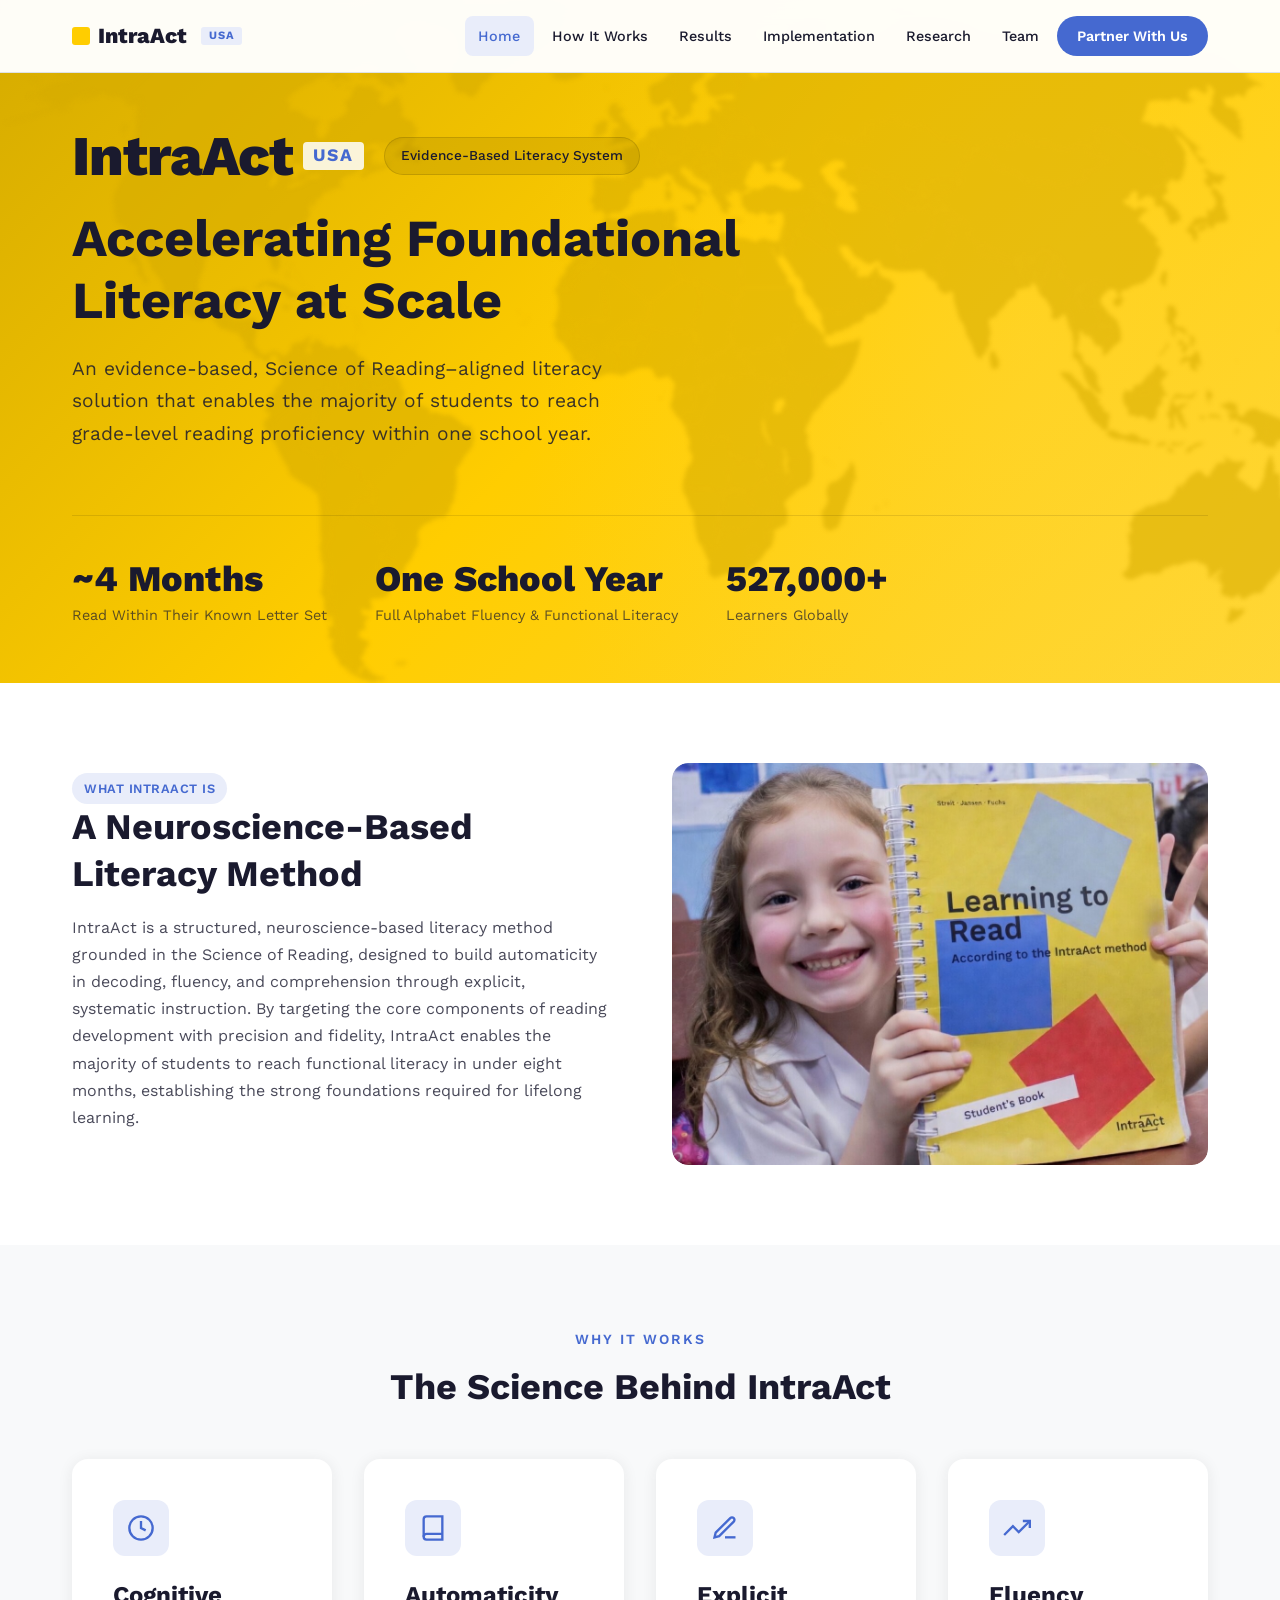
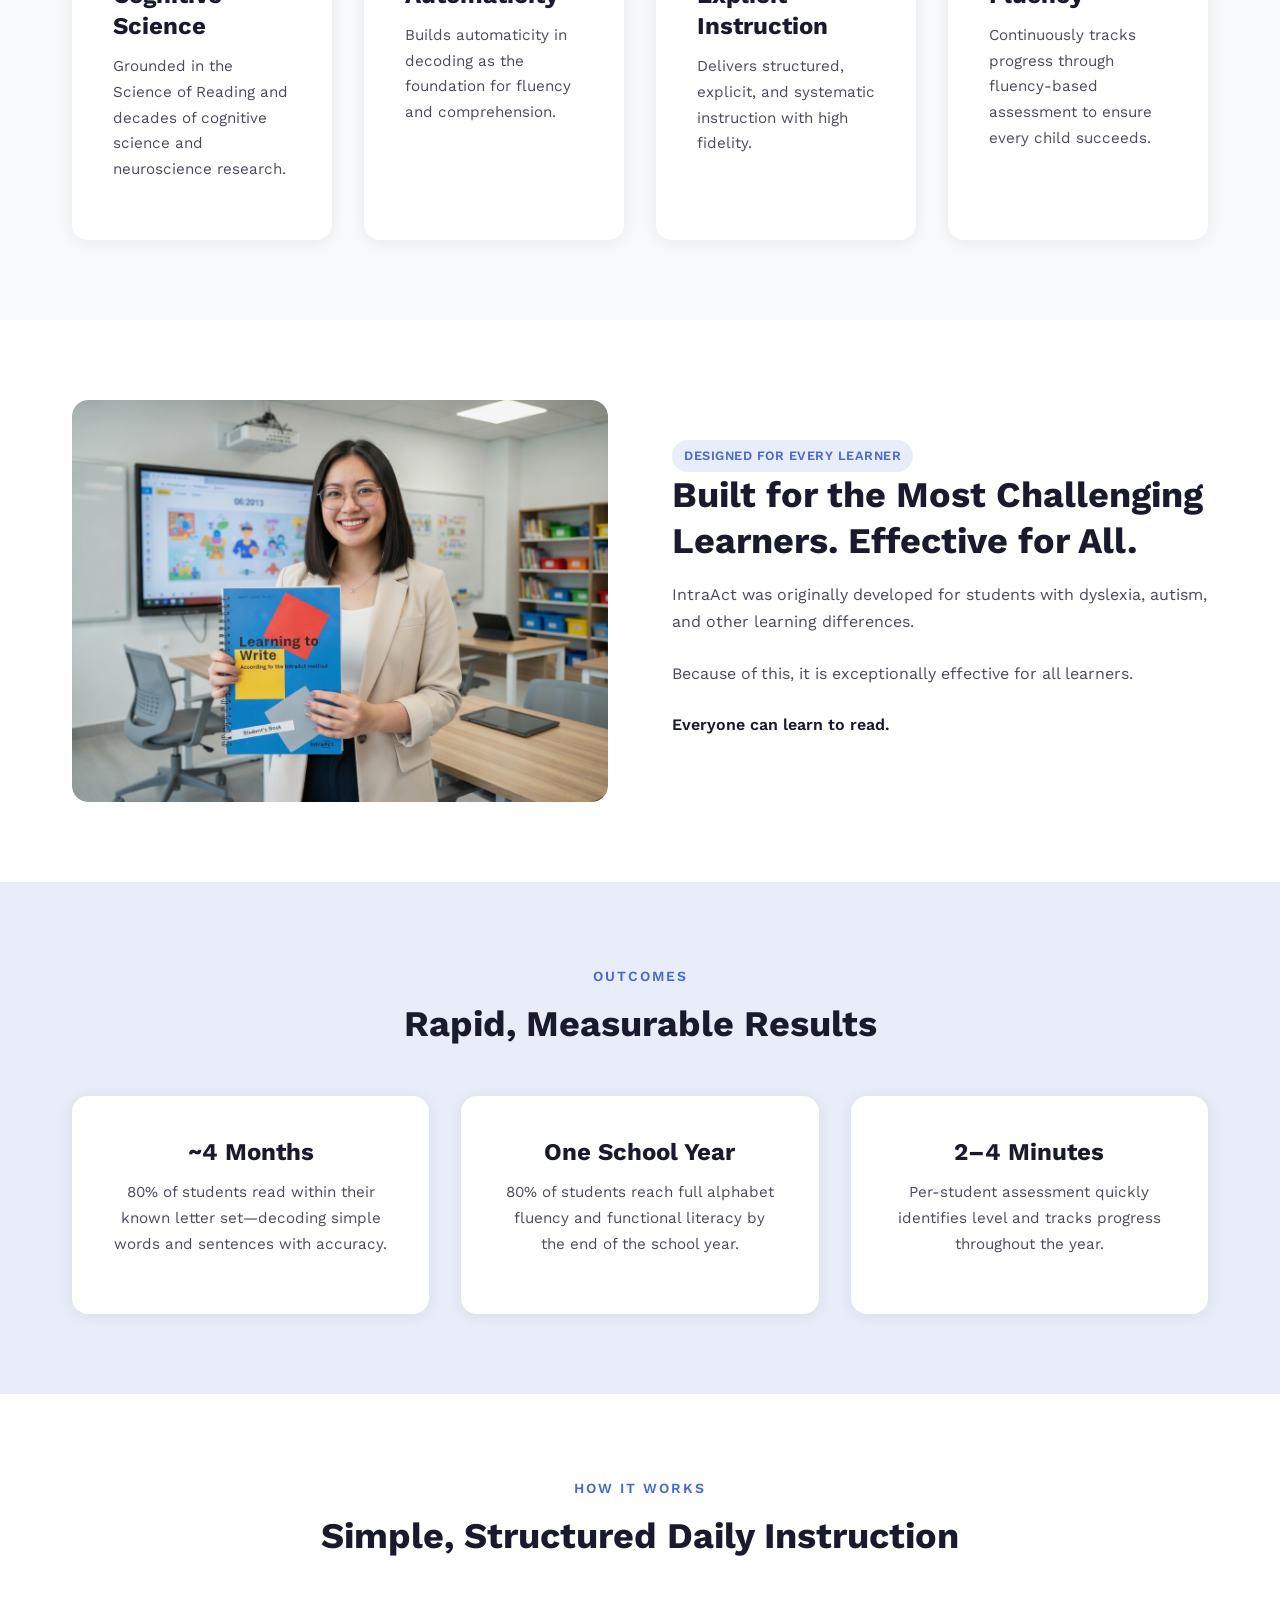
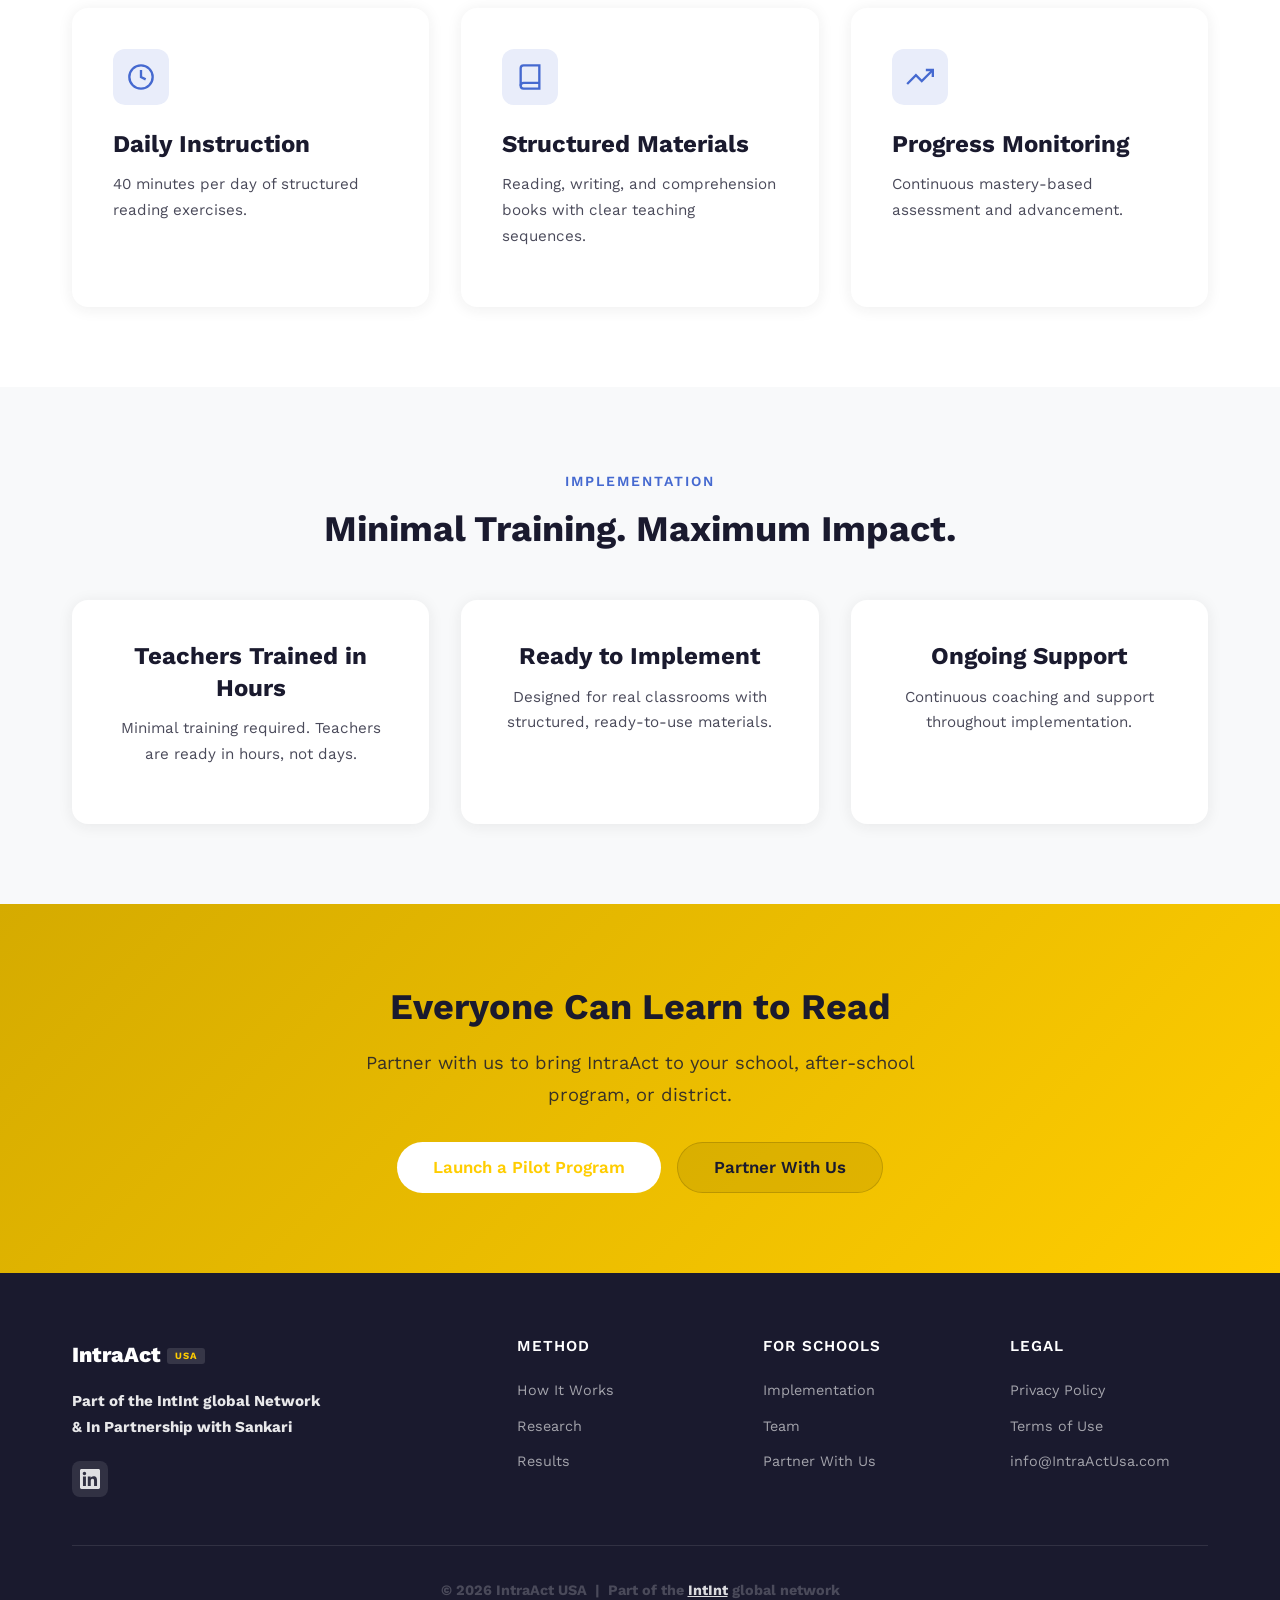
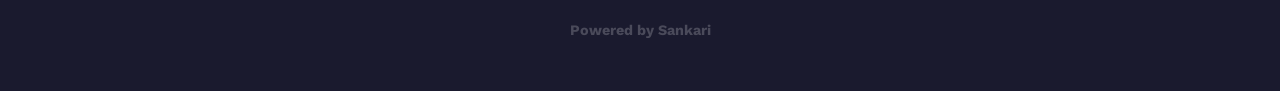
==== index.html @ 5512fb68 "Add LinkedIn footer icon on all pages; refresh favicon to workbook palette Co-Authored-By: Claude Fa" ====
<!DOCTYPE html>
<html lang="en">
<head>
  <meta charset="UTF-8">
  <meta name="viewport" content="width=device-width, initial-scale=1.0">
  <title>IntraAct — Accelerating Foundational Literacy at Scale</title>
  <meta name="description" content="An evidence-based, Science of Reading–aligned literacy solution that enables the majority of students to reach grade-level reading proficiency within one school year.">
  <link rel="icon" type="image/svg+xml" href="favicon.svg">
  <link rel="preconnect" href="https://fonts.googleapis.com">
  <link rel="preconnect" href="https://fonts.gstatic.com" crossorigin>
  <link href="https://fonts.googleapis.com/css2?family=Work+Sans:wght@400;500;600;700;800&display=swap" rel="stylesheet">
  <link rel="stylesheet" href="css/style.css?v=24">
</head>
<body>

  <!-- Navigation -->
  <nav class="nav">
    <div class="nav__inner">
      <a href="index.html" class="nav__logo">IntraAct<span class="nav__logo-usa">USA</span></a>
      <ul class="nav__links" id="navLinks">
        <li><a href="index.html" class="active">Home</a></li>
        <li><a href="method.html">How It Works</a></li>
        <li><a href="results.html">Results</a></li>
        <li><a href="implementation.html">Implementation</a></li>
        <li><a href="research.html">Research</a></li>
        <li><a href="team.html">Team</a></li>
        <li><a href="contact.html" class="nav__cta">Partner With Us</a></li>
      </ul>
      <button class="nav__toggle" id="navToggle" aria-label="Toggle navigation">
        <span></span><span></span><span></span>
      </button>
    </div>
  </nav>

  <!-- Hero -->
  <section class="hero">
    <div class="hero__map" aria-hidden="true">
      <div class="hero__map-track">
        <img src="images/hero-world-map.svg" alt="" class="hero__map-img">
        <img src="images/hero-world-map.svg" alt="" class="hero__map-img">
      </div>
    </div>
    <div class="container">
      <div class="hero__content">
        <div class="hero__top-row">
          <div class="hero__wordmark">IntraAct<span class="hero__wordmark-usa">USA</span></div>
          <div class="hero__label">Evidence-Based Literacy System</div>
        </div>
        <h1>Accelerating Foundational Literacy at&nbsp;Scale</h1>
        <p>An evidence-based, Science of Reading–aligned literacy solution that enables the majority of students to reach grade-level reading proficiency within one school year.</p>
      </div>
      <div class="hero__stats">
        <div class="hero__stat">
          <h3>~4 Months</h3>
          <p>Read Within Their Known Letter Set</p>
        </div>
        <div class="hero__stat">
          <h3>One School Year</h3>
          <p>Full Alphabet Fluency &amp; Functional Literacy</p>
        </div>
        <div class="hero__stat">
          <h3>527,000+</h3>
          <p>Learners Globally</p>
        </div>
      </div>
    </div>
  </section>

  <!-- What IntraAct Is -->
  <section class="section">
    <div class="container">
      <div class="feature animate">
        <div class="feature__content">
          <span class="badge">What IntraAct Is</span>
          <h2>A Neuroscience-Based Literacy Method</h2>
          <p>IntraAct is a structured, neuroscience-based literacy method grounded in the Science of Reading, designed to build automaticity in decoding, fluency, and comprehension through explicit, systematic instruction. By targeting the core components of reading development with precision and fidelity, IntraAct enables the majority of students to reach functional literacy in under eight months, establishing the strong foundations required for lifelong learning.</p>
        </div>
        <div class="feature__image">
          <img src="images/home-top.png" alt="Student holding IntraAct Learning to Read book" style="width:100%;height:100%;object-fit:cover;object-position:center 15%;border-radius:var(--radius-lg);">
        </div>
      </div>
    </div>
  </section>

  <!-- Why It Works -->
  <section class="section section--alt">
    <div class="container">
      <div class="section-header animate">
        <span class="label">Why It Works</span>
        <h2>The Science Behind IntraAct</h2>
      </div>
      <div class="grid grid--4">
        <div class="card animate delay-1">
          <div class="card__icon">
            <svg width="28" height="28" viewBox="0 0 24 24" fill="none" stroke="currentColor" stroke-width="2"><circle cx="12" cy="12" r="10"/><path d="M12 6v6l4 2"/></svg>
          </div>
          <h3>Cognitive Science</h3>
          <p>Grounded in the Science of Reading and decades of cognitive science and neuroscience research.</p>
        </div>
        <div class="card animate delay-2">
          <div class="card__icon">
            <svg width="28" height="28" viewBox="0 0 24 24" fill="none" stroke="currentColor" stroke-width="2"><path d="M4 19.5A2.5 2.5 0 0 1 6.5 17H20"/><path d="M6.5 2H20v20H6.5A2.5 2.5 0 0 1 4 19.5v-15A2.5 2.5 0 0 1 6.5 2z"/></svg>
          </div>
          <h3>Automaticity</h3>
          <p>Builds automaticity in decoding as the foundation for fluency and comprehension.</p>
        </div>
        <div class="card animate delay-3">
          <div class="card__icon">
            <svg width="28" height="28" viewBox="0 0 24 24" fill="none" stroke="currentColor" stroke-width="2"><path d="M12 20h9"/><path d="M16.5 3.5a2.121 2.121 0 0 1 3 3L7 19l-4 1 1-4L16.5 3.5z"/></svg>
          </div>
          <h3>Explicit Instruction</h3>
          <p>Delivers structured, explicit, and systematic instruction with high fidelity.</p>
        </div>
        <div class="card animate delay-4">
          <div class="card__icon">
            <svg width="28" height="28" viewBox="0 0 24 24" fill="none" stroke="currentColor" stroke-width="2"><polyline points="23 6 13.5 15.5 8.5 10.5 1 18"/><polyline points="17 6 23 6 23 12"/></svg>
          </div>
          <h3>Fluency</h3>
          <p>Continuously tracks progress through fluency-based assessment to ensure every child succeeds.</p>
        </div>
      </div>
    </div>
  </section>

  <!-- Designed for Every Learner -->
  <section class="section">
    <div class="container">
      <div class="feature feature--reverse animate">
        <div class="feature__content">
          <span class="badge">Designed for Every Learner</span>
          <h2>Built for the Most Challenging Learners. Effective for All.</h2>
          <p>IntraAct was originally developed for students with dyslexia, autism, and other learning differences.</p>
          <p>Because of this, it is exceptionally effective for all learners.</p>
          <p style="font-weight:600;color:var(--text);">Everyone can learn to read.</p>
        </div>
        <div class="feature__image">
          <img src="images/home-bottom.png" alt="Teacher holding IntraAct Learning to Write book in classroom" style="width:100%;height:100%;object-fit:cover;object-position:center top;border-radius:var(--radius-lg);">
        </div>
      </div>
    </div>
  </section>

  <!-- Outcomes -->
  <section class="section section--blue">
    <div class="container">
      <div class="section-header animate">
        <span class="label">Outcomes</span>
        <h2>Rapid, Measurable Results</h2>
      </div>
      <div class="grid grid--3">
        <div class="card animate delay-1" style="text-align:center;">
          <h3>~4 Months</h3>
          <p>80% of students read within their known letter set—decoding simple words and sentences with accuracy.</p>
        </div>
        <div class="card animate delay-2" style="text-align:center;">
          <h3>One School Year</h3>
          <p>80% of students reach full alphabet fluency and functional literacy by the end of the school year.</p>
        </div>
        <div class="card animate delay-3" style="text-align:center;">
          <h3>2&ndash;4 Minutes</h3>
          <p>Per-student assessment quickly identifies level and tracks progress throughout the year.</p>
        </div>
      </div>
    </div>
  </section>

  <!-- How It Works Preview -->
  <section class="section">
    <div class="container">
      <div class="section-header animate">
        <span class="label">How It Works</span>
        <h2>Simple, Structured Daily Instruction</h2>
      </div>
      <div class="grid grid--3">
        <div class="card animate delay-1">
          <div class="card__icon">
            <svg width="28" height="28" viewBox="0 0 24 24" fill="none" stroke="currentColor" stroke-width="2"><circle cx="12" cy="12" r="10"/><path d="M12 6v6l4 2"/></svg>
          </div>
          <h3>Daily Instruction</h3>
          <p>40 minutes per day of structured reading exercises.</p>
        </div>
        <div class="card animate delay-2">
          <div class="card__icon">
            <svg width="28" height="28" viewBox="0 0 24 24" fill="none" stroke="currentColor" stroke-width="2"><path d="M4 19.5A2.5 2.5 0 0 1 6.5 17H20"/><path d="M6.5 2H20v20H6.5A2.5 2.5 0 0 1 4 19.5v-15A2.5 2.5 0 0 1 6.5 2z"/></svg>
          </div>
          <h3>Structured Materials</h3>
          <p>Reading, writing, and comprehension books with clear teaching sequences.</p>
        </div>
        <div class="card animate delay-3">
          <div class="card__icon">
            <svg width="28" height="28" viewBox="0 0 24 24" fill="none" stroke="currentColor" stroke-width="2"><polyline points="23 6 13.5 15.5 8.5 10.5 1 18"/><polyline points="17 6 23 6 23 12"/></svg>
          </div>
          <h3>Progress Monitoring</h3>
          <p>Continuous mastery-based assessment and advancement.</p>
        </div>
      </div>
    </div>
  </section>

  <!-- Implementation Preview -->
  <section class="section section--alt">
    <div class="container">
      <div class="section-header animate">
        <span class="label">Implementation</span>
        <h2>Minimal Training. Maximum Impact.</h2>
      </div>
      <div class="grid grid--3">
        <div class="card animate delay-1" style="text-align:center;">
          <h3>Teachers Trained in Hours</h3>
          <p>Minimal training required. Teachers are ready in hours, not days.</p>
        </div>
        <div class="card animate delay-2" style="text-align:center;">
          <h3>Ready to Implement</h3>
          <p>Designed for real classrooms with structured, ready-to-use materials.</p>
        </div>
        <div class="card animate delay-3" style="text-align:center;">
          <h3>Ongoing Support</h3>
          <p>Continuous coaching and support throughout implementation.</p>
        </div>
      </div>
    </div>
  </section>

  <!-- CTA -->
  <section class="cta">
    <div class="container">
      <h2>Everyone Can Learn to Read</h2>
      <p>Partner with us to bring IntraAct to your school, after-school program, or district.</p>
      <div class="cta__actions">
        <a href="contact.html" class="btn btn--white btn--lg">Launch a Pilot Program</a>
        <a href="contact.html" class="btn btn--secondary btn--lg">Partner With Us</a>
      </div>
    </div>
  </section>

  <!-- Footer -->
  <footer class="footer">
    <div class="container">
      <div class="footer__grid">
        <div>
          <div class="footer__brand">IntraAct<span class="nav__logo-usa" style="font-size:0.6rem;">USA</span></div>
          <p class="footer__desc"><span>Part of the IntInt global Network</span><span>&amp; In Partnership with Sankari</span></p>
          <div class="footer__social">
            <a href="https://www.linkedin.com/company/intraactusa/" target="_blank" rel="noopener" aria-label="IntraAct USA on LinkedIn"><svg viewBox="0 0 24 24" width="20" height="20" fill="currentColor" aria-hidden="true"><path d="M20.447 20.452h-3.554v-5.569c0-1.328-.027-3.037-1.852-3.037-1.853 0-2.136 1.445-2.136 2.939v5.667H9.351V9h3.414v1.561h.046c.477-.9 1.637-1.85 3.37-1.85 3.601 0 4.267 2.37 4.267 5.455v6.286zM5.337 7.433c-1.144 0-2.063-.926-2.063-2.065 0-1.138.92-2.063 2.063-2.063 1.14 0 2.064.925 2.064 2.063 0 1.139-.925 2.065-2.064 2.065zm1.782 13.019H3.555V9h3.564v11.452zM22.225 0H1.771C.792 0 0 .774 0 1.729v20.542C0 23.227.792 24 1.771 24h20.451C23.2 24 24 23.227 24 22.271V1.729C24 .774 23.2 0 22.225 0z"/></svg></a>
          </div>
        </div>
        <div>
          <h4>Method</h4>
          <ul>
            <li><a href="method.html">How It Works</a></li>
            <li><a href="research.html">Research</a></li>
            <li><a href="results.html">Results</a></li>
          </ul>
        </div>
        <div>
          <h4>For Schools</h4>
          <ul>
            <li><a href="implementation.html">Implementation</a></li>
            <li><a href="team.html">Team</a></li>
            <li><a href="contact.html">Partner With Us</a></li>
          </ul>
        </div>
        <div>
          <h4>Legal</h4>
          <ul>
            <li><a href="privacy.html">Privacy Policy</a></li>
            <li><a href="terms.html">Terms of Use</a></li>
            <li><a href="mailto:info@IntraActUsa.com">info@IntraActUsa.com</a></li>
          </ul>
        </div>
      </div>
      <div class="footer__bottom">
        <p>&copy; 2026 IntraAct USA &nbsp;|&nbsp; Part of the <a href="https://www.intint.org">IntInt</a> global network</p>
        <p style="margin-top:0.5rem;">Powered by Sankari</p>
      </div>
    </div>
  </footer>

  <script>
    document.getElementById('navToggle').addEventListener('click', function() {
      document.getElementById('navLinks').classList.toggle('active');
    });
    const observer = new IntersectionObserver((entries) => {
      entries.forEach(entry => {
        if (entry.isIntersecting) entry.target.classList.add('visible');
      });
    }, { threshold: 0.1, rootMargin: '0px 0px -50px 0px' });
    document.querySelectorAll('.animate').forEach(el => observer.observe(el));
  </script>
</body>
</html>
---- css/style.css ----
/* === RESET & BASE === */
*, *::before, *::after {
  margin: 0;
  padding: 0;
  box-sizing: border-box;
}

:root {
  --primary: #FFCD00;
  --primary-light: #FFD633;
  --primary-dark: #1A1A2E;
  --accent: #4569D0;
  --accent-light: #E9EDFA;
  --accent-warm: #E2261C;
  --text: #1A1A2E;
  --text-light: #4A4A5A;
  --bg: #FFFFFF;
  --bg-light: #F8F9FA;
  --bg-blue: #E9EDFA;
  --border: #DEE2E6;
  --success: #27AE60;
  --white: #FFFFFF;
  --shadow: 0 2px 15px rgba(43,41,38,0.08);
  --shadow-lg: 0 10px 40px rgba(43,41,38,0.12);
  --radius: 8px;
  --radius-lg: 16px;
  --transition: all 0.3s ease;
  --max-width: 1200px;
}

html {
  scroll-behavior: smooth;
  font-size: 16px;
}

body {
  font-family: 'Work Sans', -apple-system, BlinkMacSystemFont, 'Segoe UI', Roboto, sans-serif;
  color: var(--text);
  background: var(--bg);
  line-height: 1.7;
  -webkit-font-smoothing: antialiased;
}

a {
  color: var(--accent);
  text-decoration: none;
  transition: var(--transition);
}

a:hover {
  color: #324B96;
}

img {
  max-width: 100%;
  height: auto;
  display: block;
}

h1, h2, h3, h4, h5 {
  color: var(--primary-dark);
  line-height: 1.3;
  font-weight: 700;
}

h1 { font-size: 3rem; }
h2 { font-size: 2.25rem; }
h3 { font-size: 1.5rem; }
h4 { font-size: 1.25rem; }

p {
  margin-bottom: 1rem;
  color: var(--text-light);
}

/* === LAYOUT === */
.container {
  max-width: var(--max-width);
  margin: 0 auto;
  padding: 0 2rem;
}

.section {
  padding: 5rem 0;
}

.section--alt {
  background: var(--bg-light);
}

.section--blue {
  background: var(--bg-blue);
}

.section--dark {
  background: var(--primary-dark);
  color: var(--white);
}

.section--dark h2,
.section--dark h3,
.section--dark h4 {
  color: var(--white);
}

.section--dark p {
  color: rgba(255,255,255,0.85);
}

.section-header {
  text-align: center;
  max-width: 700px;
  margin: 0 auto 3rem;
}

.section-header .label {
  display: inline-block;
  color: var(--accent);
  font-weight: 600;
  font-size: 0.875rem;
  text-transform: uppercase;
  letter-spacing: 2px;
  margin-bottom: 0.75rem;
}

.section-header h2 {
  margin-bottom: 1rem;
}

.section-header p {
  font-size: 1.125rem;
}

/* === NAVIGATION === */
.nav {
  position: fixed;
  top: 0;
  left: 0;
  right: 0;
  z-index: 1000;
  background: rgba(255,255,255,0.97);
  backdrop-filter: blur(10px);
  border-bottom: 1px solid var(--border);
  transition: var(--transition);
}

.nav__inner {
  display: flex;
  align-items: center;
  justify-content: space-between;
  max-width: var(--max-width);
  margin: 0 auto;
  padding: 0 2rem;
  height: 72px;
}

.nav__logo {
  display: flex;
  align-items: center;
  gap: 0.5rem;
  font-size: 1.35rem;
  font-weight: 800;
  color: var(--primary-dark);
  text-decoration: none;
}

.nav__logo::before {
  content: '';
  display: inline-block;
  width: 18px;
  height: 18px;
  background: var(--primary);
  border-radius: 3px;
  flex-shrink: 0;
}

.nav__logo-usa {
  display: inline-flex;
  align-items: center;
  font-size: 0.7rem;
  font-weight: 700;
  color: var(--accent);
  letter-spacing: 1px;
  margin-left: 0.4rem;
  padding: 0.2rem 0.45rem;
  background: var(--accent-light);
  border-radius: 3px;
  line-height: 1;
  vertical-align: middle;
}

.footer__brand .nav__logo-usa {
  color: var(--primary);
  background: rgba(255,255,255,0.12);
}

.nav__links {
  display: flex;
  align-items: center;
  gap: 0.25rem;
  list-style: none;
}

.nav__links a {
  display: block;
  padding: 0.5rem 0.85rem;
  color: var(--text);
  font-size: 0.9rem;
  font-weight: 500;
  border-radius: var(--radius);
  transition: var(--transition);
}

.nav__links a:hover,
.nav__links a.active {
  color: var(--accent);
  background: var(--accent-light);
}

.nav__cta {
  background: var(--accent) !important;
  color: var(--white) !important;
  padding: 0.5rem 1.25rem !important;
  border-radius: 50px !important;
  font-weight: 600 !important;
}

.nav__cta:hover {
  background: var(--primary-light) !important;
}

.nav__toggle {
  display: none;
  background: none;
  border: none;
  cursor: pointer;
  padding: 0.5rem;
}

.nav__toggle span {
  display: block;
  width: 24px;
  height: 2px;
  background: var(--text);
  margin: 6px 0;
  transition: var(--transition);
}

/* === HERO === */
.hero {
  padding: 8rem 0 3.5rem;
  background: linear-gradient(135deg, #D5AB00 0%, var(--primary) 50%, var(--primary-light) 100%);
  color: var(--white);
  position: relative;
  overflow: hidden;
}

.hero::before {
  content: '';
  position: absolute;
  top: -50%;
  right: -20%;
  width: 80%;
  height: 200%;
  background: radial-gradient(ellipse, rgba(255,220,100,0.2) 0%, transparent 70%);
  pointer-events: none;
}

.hero::after {
  display: none;
}

.hero .container {
  position: relative;
  z-index: 1;
}

.hero__content {
  max-width: 680px;
}

.hero__wordmark {
  font-size: 3.5rem;
  font-weight: 800;
  letter-spacing: -1px;
  color: var(--primary-dark);
  line-height: 1;
  margin-bottom: 1.25rem;
  display: inline-flex;
  align-items: center;
  gap: 0.6rem;
}

.hero__wordmark-usa {
  font-size: 1.1rem;
  font-weight: 700;
  letter-spacing: 2px;
  color: var(--accent);
  background: rgba(255,255,255,0.85);
  padding: 0.35rem 0.65rem;
  border-radius: 4px;
  line-height: 1;
  align-self: center;
}

.hero__label {
  display: inline-flex;
  align-items: center;
  gap: 0.5rem;
  background: rgba(0,0,0,0.08);
  border: 1px solid rgba(0,0,0,0.12);
  padding: 0.4rem 1rem;
  border-radius: 50px;
  font-size: 0.85rem;
  font-weight: 500;
  margin-bottom: 1.5rem;
  color: var(--primary-dark);
}

.hero h1 {
  color: var(--primary-dark);
  font-size: 3.25rem;
  line-height: 1.2;
  margin-bottom: 1.25rem;
}

.hero p {
  color: var(--primary-dark);
  font-size: 1.2rem;
  line-height: 1.7;
  margin-bottom: 2rem;
  max-width: 560px;
  opacity: 0.85;
}

.hero__actions {
  display: flex;
  gap: 1rem;
  flex-wrap: wrap;
}

.hero__stats {
  display: flex;
  gap: 3rem;
  margin-top: 4rem;
  padding-top: 2.5rem;
  border-top: 1px solid rgba(0,0,0,0.1);
}

.hero__stat h3 {
  color: var(--primary-dark);
  font-size: 2.25rem;
  font-weight: 800;
}

.hero__stat p {
  font-size: 0.9rem;
  color: var(--primary-dark);
  opacity: 0.7;
  margin: 0;
}

/* === PAGE HERO (for inner pages) === */
.page-hero {
  padding: 7rem 0 2.5rem;
  background: linear-gradient(135deg, #D5AB00 0%, var(--primary) 100%);
  color: var(--white);
  text-align: center;
}

.page-hero h1 {
  color: var(--primary-dark);
  font-size: 2.75rem;
  margin-bottom: 1rem;
}

.page-hero p {
  color: var(--primary-dark);
  opacity: 0.85;
  font-size: 1.15rem;
  max-width: 600px;
  margin: 0 auto;
}

/* === BUTTONS === */
.btn {
  display: inline-flex;
  align-items: center;
  gap: 0.5rem;
  padding: 0.85rem 1.75rem;
  font-size: 0.95rem;
  font-weight: 600;
  border-radius: 50px;
  border: none;
  cursor: pointer;
  transition: var(--transition);
  text-decoration: none;
  line-height: 1;
}

.btn--primary {
  background: var(--accent);
  color: var(--white);
}

.btn--primary:hover {
  background: #324B96;
  color: var(--white);
  transform: translateY(-2px);
  box-shadow: 0 4px 20px rgba(69,105,208,0.4);
}

.btn--secondary {
  background: rgba(0,0,0,0.08);
  color: var(--primary-dark);
  border: 1px solid rgba(0,0,0,0.15);
}

.btn--secondary:hover {
  background: rgba(0,0,0,0.15);
  color: var(--primary-dark);
}

.btn--outline {
  background: transparent;
  color: var(--accent);
  border: 2px solid var(--accent);
}

.btn--outline:hover {
  background: var(--accent);
  color: var(--white);
  transform: translateY(-2px);
}

.btn--white {
  background: var(--white);
  color: var(--primary);
}

.btn--white:hover {
  background: var(--accent-light);
  transform: translateY(-2px);
}

.btn--lg {
  padding: 1rem 2.25rem;
  font-size: 1.05rem;
}

/* === CARDS === */
.grid {
  display: grid;
  gap: 2rem;
}

.grid--2 { grid-template-columns: repeat(2, 1fr); }
.grid--3 { grid-template-columns: repeat(3, 1fr); }
.grid--4 { grid-template-columns: repeat(4, 1fr); }

.card {
  background: var(--white);
  border-radius: var(--radius-lg);
  padding: 2.5rem;
  box-shadow: var(--shadow);
  transition: var(--transition);
  border: 1px solid transparent;
}

.card:hover {
  transform: translateY(-4px);
  box-shadow: var(--shadow-lg);
  border-color: var(--accent-light);
}

.card__icon {
  width: 56px;
  height: 56px;
  background: var(--accent-light);
  border-radius: 12px;
  display: flex;
  align-items: center;
  justify-content: center;
  margin-bottom: 1.5rem;
  font-size: 1.5rem;
  color: var(--accent);
}

.card__number {
  width: 48px;
  height: 48px;
  background: var(--accent);
  color: var(--white);
  border-radius: 50%;
  display: flex;
  align-items: center;
  justify-content: center;
  font-weight: 800;
  font-size: 1.25rem;
  margin-bottom: 1.25rem;
}

.card h3 {
  margin-bottom: 0.75rem;
}

.card p {
  font-size: 0.95rem;
}

/* === FEATURE SECTIONS === */
.feature {
  display: grid;
  grid-template-columns: 1fr 1fr;
  gap: 4rem;
  align-items: center;
}

.feature--reverse {
  direction: rtl;
}

.feature--reverse > * {
  direction: ltr;
}

.feature__content h2 {
  margin-bottom: 1rem;
}

.feature__content p {
  margin-bottom: 1.5rem;
}

.feature__image {
  border-radius: var(--radius-lg);
  overflow: hidden;
  background: var(--bg-light);
  aspect-ratio: 4/3;
  display: flex;
  align-items: center;
  justify-content: center;
}

.feature__image-placeholder {
  width: 100%;
  height: 100%;
  background: linear-gradient(135deg, var(--accent-light) 0%, var(--bg-light) 100%);
  display: flex;
  align-items: center;
  justify-content: center;
  font-size: 3rem;
  color: var(--accent);
  border-radius: var(--radius-lg);
}

/* === STATS BAR === */
.stats-bar {
  display: grid;
  grid-template-columns: repeat(auto-fit, minmax(200px, 1fr));
  gap: 2rem;
  text-align: center;
}

.stats-bar__item h3 {
  font-size: 2.5rem;
  color: var(--accent);
  margin-bottom: 0.5rem;
  white-space: nowrap;
}

.stats-bar__item p {
  font-size: 0.9rem;
  font-weight: 500;
}

/* === TESTIMONIAL === */
.testimonial {
  background: var(--white);
  border-radius: var(--radius-lg);
  padding: 3rem;
  box-shadow: var(--shadow);
  position: relative;
}

.testimonial::before {
  content: '\201C';
  font-size: 5rem;
  color: var(--accent-light);
  position: absolute;
  top: 1rem;
  left: 2rem;
  line-height: 1;
  font-family: Georgia, serif;
}

.testimonial__text {
  font-size: 1.15rem;
  font-style: italic;
  color: var(--text);
  margin-bottom: 1.5rem;
  position: relative;
  z-index: 1;
}

.testimonial__author {
  font-weight: 600;
  color: var(--primary-dark);
}

.testimonial__role {
  font-size: 0.875rem;
  color: var(--text-light);
}

/* === STEPS / TIMELINE === */
.steps {
  display: grid;
  grid-template-columns: repeat(4, 1fr);
  gap: 2rem;
  position: relative;
}

.steps::before {
  content: '';
  position: absolute;
  top: 24px;
  left: 10%;
  right: 10%;
  height: 2px;
  background: var(--accent-light);
  z-index: 0;
}

.step {
  text-align: center;
  position: relative;
  z-index: 1;
}

.step__number {
  width: 48px;
  height: 48px;
  background: var(--accent);
  color: var(--white);
  border-radius: 50%;
  display: flex;
  align-items: center;
  justify-content: center;
  font-weight: 800;
  font-size: 1.25rem;
  margin: 0 auto 1.25rem;
  box-shadow: 0 0 0 6px var(--white), 0 0 0 8px var(--accent-light);
}

.step h4 {
  margin-bottom: 0.5rem;
}

.step p {
  font-size: 0.9rem;
}

/* === LIST ITEMS === */
.check-list {
  list-style: none;
  padding: 0;
}

.check-list li {
  padding: 0.5rem 0 0.5rem 2rem;
  position: relative;
  color: var(--text-light);
}

.check-list li::before {
  content: '';
  position: absolute;
  left: 0;
  top: 50%;
  transform: translateY(-50%);
  width: 20px;
  height: 20px;
  background: var(--accent-light);
  border-radius: 50%;
  border: 2px solid var(--accent);
  box-sizing: border-box;
}

.check-list li::after {
  content: '';
  position: absolute;
  left: 5px;
  top: 50%;
  width: 10px;
  height: 5px;
  border-left: 2px solid var(--accent);
  border-bottom: 2px solid var(--accent);
  transform: translateY(-80%) rotate(-45deg);
}

/* === TEAM === */
.team-card {
  text-align: center;
  background: var(--white);
  border-radius: var(--radius-lg);
  padding: 2.5rem 2rem;
  box-shadow: var(--shadow);
  transition: var(--transition);
}

.team-card:hover {
  transform: translateY(-4px);
  box-shadow: var(--shadow-lg);
}

.team-card__avatar {
  width: 100px;
  height: 100px;
  border-radius: 50%;
  background: linear-gradient(135deg, var(--accent-light), var(--bg-light));
  margin: 0 auto 1.25rem;
  display: flex;
  align-items: center;
  justify-content: center;
  font-size: 2.5rem;
  color: var(--accent);
  font-weight: 700;
  border: 3px solid var(--accent-light);
}

.team-card__photo {
  width: 140px;
  height: 140px;
  min-width: 140px;
  min-height: 140px;
  border-radius: 50%;
  object-fit: cover;
  object-position: center top;
  margin: 0 auto 1.25rem;
  border: 3px solid var(--accent-light);
  display: block;
}

.team-card h3 {
  margin-bottom: 0.25rem;
  font-size: 1.2rem;
}

.team-card .role {
  color: var(--accent);
  font-weight: 500;
  font-size: 0.9rem;
  margin-bottom: 0.75rem;
}

.team-card p {
  font-size: 0.9rem;
}

/* === CTA SECTION === */
.cta {
  text-align: center;
  padding: 5rem 0;
  background: linear-gradient(135deg, #D5AB00, var(--primary));
  color: var(--white);
}

.cta h2 {
  color: var(--primary-dark);
  margin-bottom: 1rem;
}

.cta p {
  color: var(--primary-dark);
  opacity: 0.85;
  font-size: 1.15rem;
  max-width: 560px;
  margin: 0 auto 2rem;
}

.cta__actions {
  display: flex;
  gap: 1rem;
  justify-content: center;
  flex-wrap: wrap;
}

/* === FOOTER === */
.footer {
  background: var(--primary-dark);
  color: rgba(255,255,255,0.7);
  padding: 4rem 0 2rem;
}

.footer__grid {
  display: grid;
  grid-template-columns: 2fr 1fr 1fr 1fr;
  gap: 3rem;
  margin-bottom: 3rem;
}

.footer__brand {
  font-size: 1.35rem;
  font-weight: 800;
  color: var(--white);
  margin-bottom: 1rem;
}

.footer__brand span {
  color: var(--primary-light);
}

.footer__desc {
  font-size: 0.95rem;
  line-height: 1.7;
  color: rgba(255,255,255,0.9);
  font-weight: 700;
  margin: 0;
}

.footer__desc span {
  display: block;
}

.footer__social {
  margin-top: 1.25rem;
  display: flex;
  gap: 0.75rem;
}

.footer__social a {
  display: inline-flex;
  align-items: center;
  justify-content: center;
  width: 36px;
  height: 36px;
  border-radius: var(--radius);
  background: rgba(255,255,255,0.1);
  color: rgba(255,255,255,0.85);
  transition: var(--transition);
}

.footer__social a:hover {
  background: var(--primary);
  color: var(--primary-dark);
}

.footer h4 {
  color: var(--white);
  font-size: 0.95rem;
  font-weight: 600;
  margin-bottom: 1.25rem;
  text-transform: uppercase;
  letter-spacing: 1px;
}

.footer ul {
  list-style: none;
  padding: 0;
}

.footer ul li {
  margin-bottom: 0.5rem;
}

.footer ul a {
  color: rgba(255,255,255,0.6);
  font-size: 0.9rem;
  transition: var(--transition);
}

.footer ul a:hover {
  color: var(--white);
}

.footer__bottom {
  border-top: 1px solid rgba(255,255,255,0.1);
  padding-top: 2rem;
  text-align: center;
  font-size: 0.9rem;
  font-weight: 700;
  color: rgba(255,255,255,0.85);
}

.footer__bottom a {
  color: rgba(255,255,255,0.85);
  text-decoration: underline;
}

/* === HERO BACKGROUND WORLD MAP (seamless scroll, like intint.org) === */
.hero__map {
  position: absolute;
  inset: 0;
  overflow: hidden;
  z-index: 0;
  pointer-events: none;
}

.hero__map-track {
  position: absolute;
  top: 0;
  left: 0;
  height: 100%;
  display: flex;
  animation: heroMapScroll 90s linear infinite;
  will-change: transform;
}

.hero__map-img {
  height: 100%;
  width: auto;
  max-width: none;
  flex-shrink: 0;
  opacity: 0.55;
  filter: blur(2px);
  display: block;
}

/* Translate by exactly one image width so the second copy lines up seamlessly with the first, then loop */
@keyframes heroMapScroll {
  from { transform: translate3d(0, 0, 0); }
  to   { transform: translate3d(-50%, 0, 0); }
}

/* Keep hero content above the map */
.hero .container { position: relative; z-index: 1; }

/* Keep IntraAct USA + Evidence-Based Literacy System pill vertically aligned on one line */
.hero__top-row {
  display: flex;
  align-items: center;
  gap: 1.25rem;
  flex-wrap: wrap;
  margin-bottom: 1.5rem;
}

.hero__top-row .hero__wordmark,
.hero__top-row .hero__label {
  margin-bottom: 0;
}

/* === FORM === */
.form {
  display: grid;
  gap: 1.25rem;
}

.form__group {
  display: flex;
  flex-direction: column;
  gap: 0.4rem;
}

.form__row {
  display: grid;
  grid-template-columns: 1fr 1fr;
  gap: 1.25rem;
}

.form label {
  font-weight: 500;
  font-size: 0.9rem;
  color: var(--text);
}

.form input,
.form select,
.form textarea {
  padding: 0.75rem 1rem;
  border: 1px solid var(--border);
  border-radius: var(--radius);
  font-size: 0.95rem;
  font-family: inherit;
  transition: var(--transition);
  background: var(--white);
}

.form input:focus,
.form select:focus,
.form textarea:focus {
  outline: none;
  border-color: var(--accent);
  box-shadow: 0 0 0 3px rgba(46,134,193,0.15);
}

.form textarea {
  resize: vertical;
  min-height: 120px;
}

/* === CONTACT CARDS === */
.contact-card {
  background: var(--white);
  border-radius: var(--radius-lg);
  padding: 2rem;
  text-align: center;
  box-shadow: var(--shadow);
  transition: var(--transition);
}

.contact-card:hover {
  transform: translateY(-2px);
  box-shadow: var(--shadow-lg);
}

.contact-card__icon {
  width: 60px;
  height: 60px;
  background: var(--accent-light);
  border-radius: 50%;
  display: flex;
  align-items: center;
  justify-content: center;
  margin: 0 auto 1rem;
  font-size: 1.5rem;
  color: var(--accent);
}

.contact-card h4 {
  margin-bottom: 0.5rem;
}

/* === BADGE === */
.badge {
  display: inline-flex;
  align-items: center;
  gap: 0.35rem;
  padding: 0.3rem 0.75rem;
  background: var(--accent-light);
  color: var(--accent);
  font-size: 0.8rem;
  font-weight: 600;
  border-radius: 50px;
  text-transform: uppercase;
  letter-spacing: 0.5px;
}

/* === RESPONSIVE === */
@media (max-width: 1024px) {
  .grid--3 { grid-template-columns: repeat(2, 1fr); }
  .grid--4 { grid-template-columns: repeat(2, 1fr); }
  .stats-bar { grid-template-columns: repeat(2, 1fr); }
  .steps { grid-template-columns: repeat(2, 1fr); }
  .steps::before { display: none; }
  .footer__grid { grid-template-columns: 1fr 1fr; }
  .feature { gap: 2.5rem; }
}

@media (max-width: 768px) {
  html { font-size: 15px; }

  .nav__links {
    display: none;
    position: absolute;
    top: 72px;
    left: 0;
    right: 0;
    background: var(--white);
    flex-direction: column;
    padding: 1rem 2rem 2rem;
    border-bottom: 1px solid var(--border);
    box-shadow: var(--shadow);
  }

  .nav__links.active {
    display: flex;
  }

  .nav__toggle {
    display: block;
  }

  .hero {
    padding: 6.5rem 0 2.5rem;
  }

  .hero h1 {
    font-size: 2.25rem;
  }

  .hero__wordmark {
    font-size: 2.4rem;
    margin-bottom: 1rem;
  }

  .hero__wordmark-usa {
    font-size: 0.85rem;
    padding: 0.3rem 0.5rem;
  }

  .hero__stats {
    flex-direction: column;
    gap: 1.5rem;
  }

  .page-hero {
    padding: 6rem 0 2rem;
  }

  .page-hero h1 {
    font-size: 2rem;
  }

  h1 { font-size: 2.25rem; }
  h2 { font-size: 1.75rem; }

  .grid--2,
  .grid--3,
  .grid--4 {
    grid-template-columns: 1fr;
  }

  .feature {
    grid-template-columns: 1fr;
    gap: 2rem;
  }

  .feature--reverse {
    direction: ltr;
  }

  .stats-bar {
    grid-template-columns: 1fr;
    gap: 1.5rem;
  }

  .steps {
    grid-template-columns: 1fr;
    gap: 1.5rem;
  }

  .footer__grid {
    grid-template-columns: 1fr;
    gap: 2rem;
  }

  .form__row {
    grid-template-columns: 1fr;
  }

  .hero__actions {
    flex-direction: column;
    align-items: flex-start;
  }

  .cta__actions {
    flex-direction: column;
    align-items: center;
  }
}

/* === ANIMATIONS === */
@keyframes fadeInUp {
  from {
    opacity: 0;
    transform: translateY(30px);
  }
  to {
    opacity: 1;
    transform: translateY(0);
  }
}

.animate {
  opacity: 0;
  transform: translateY(30px);
  transition: opacity 0.6s ease, transform 0.6s ease;
}

.animate.visible {
  opacity: 1;
  transform: translateY(0);
}

/* Delay classes for staggered animations */
.delay-1 { transition-delay: 0.1s; }
.delay-2 { transition-delay: 0.2s; }
.delay-3 { transition-delay: 0.3s; }
.delay-4 { transition-delay: 0.4s; }
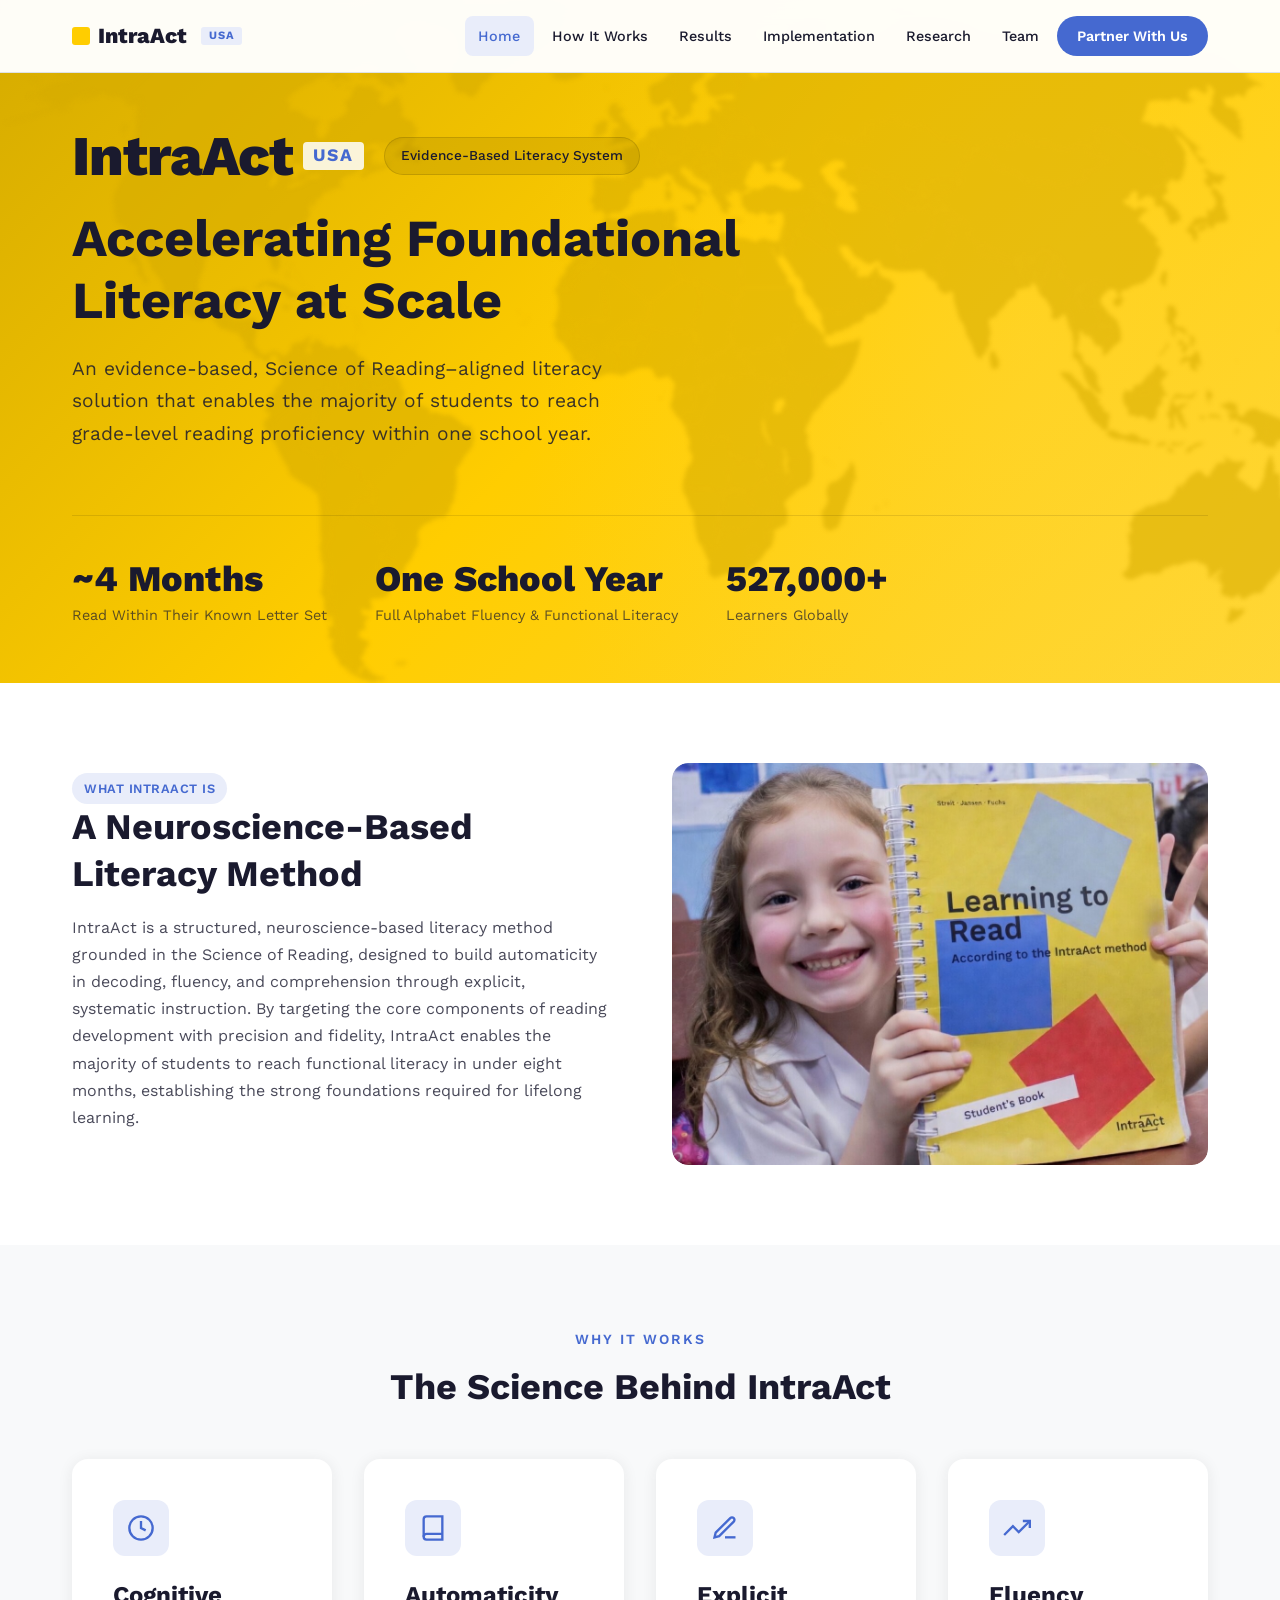
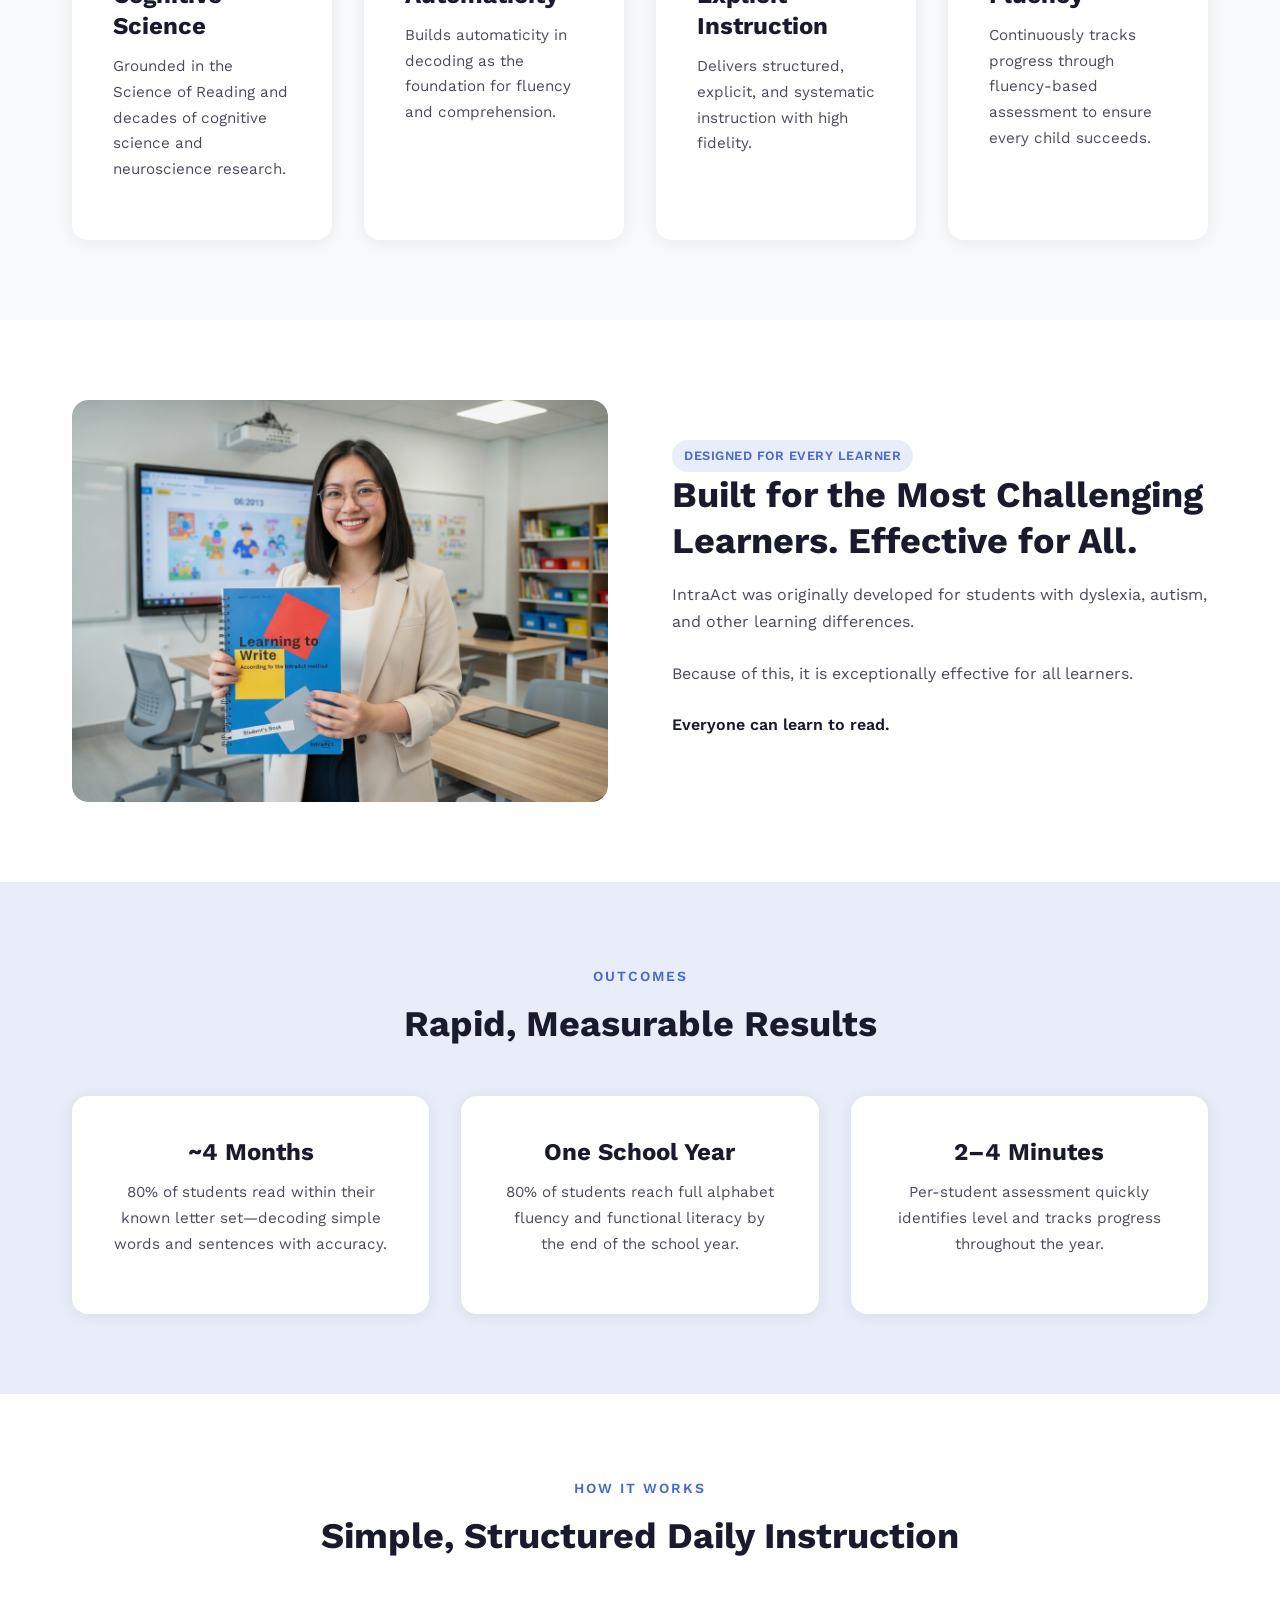
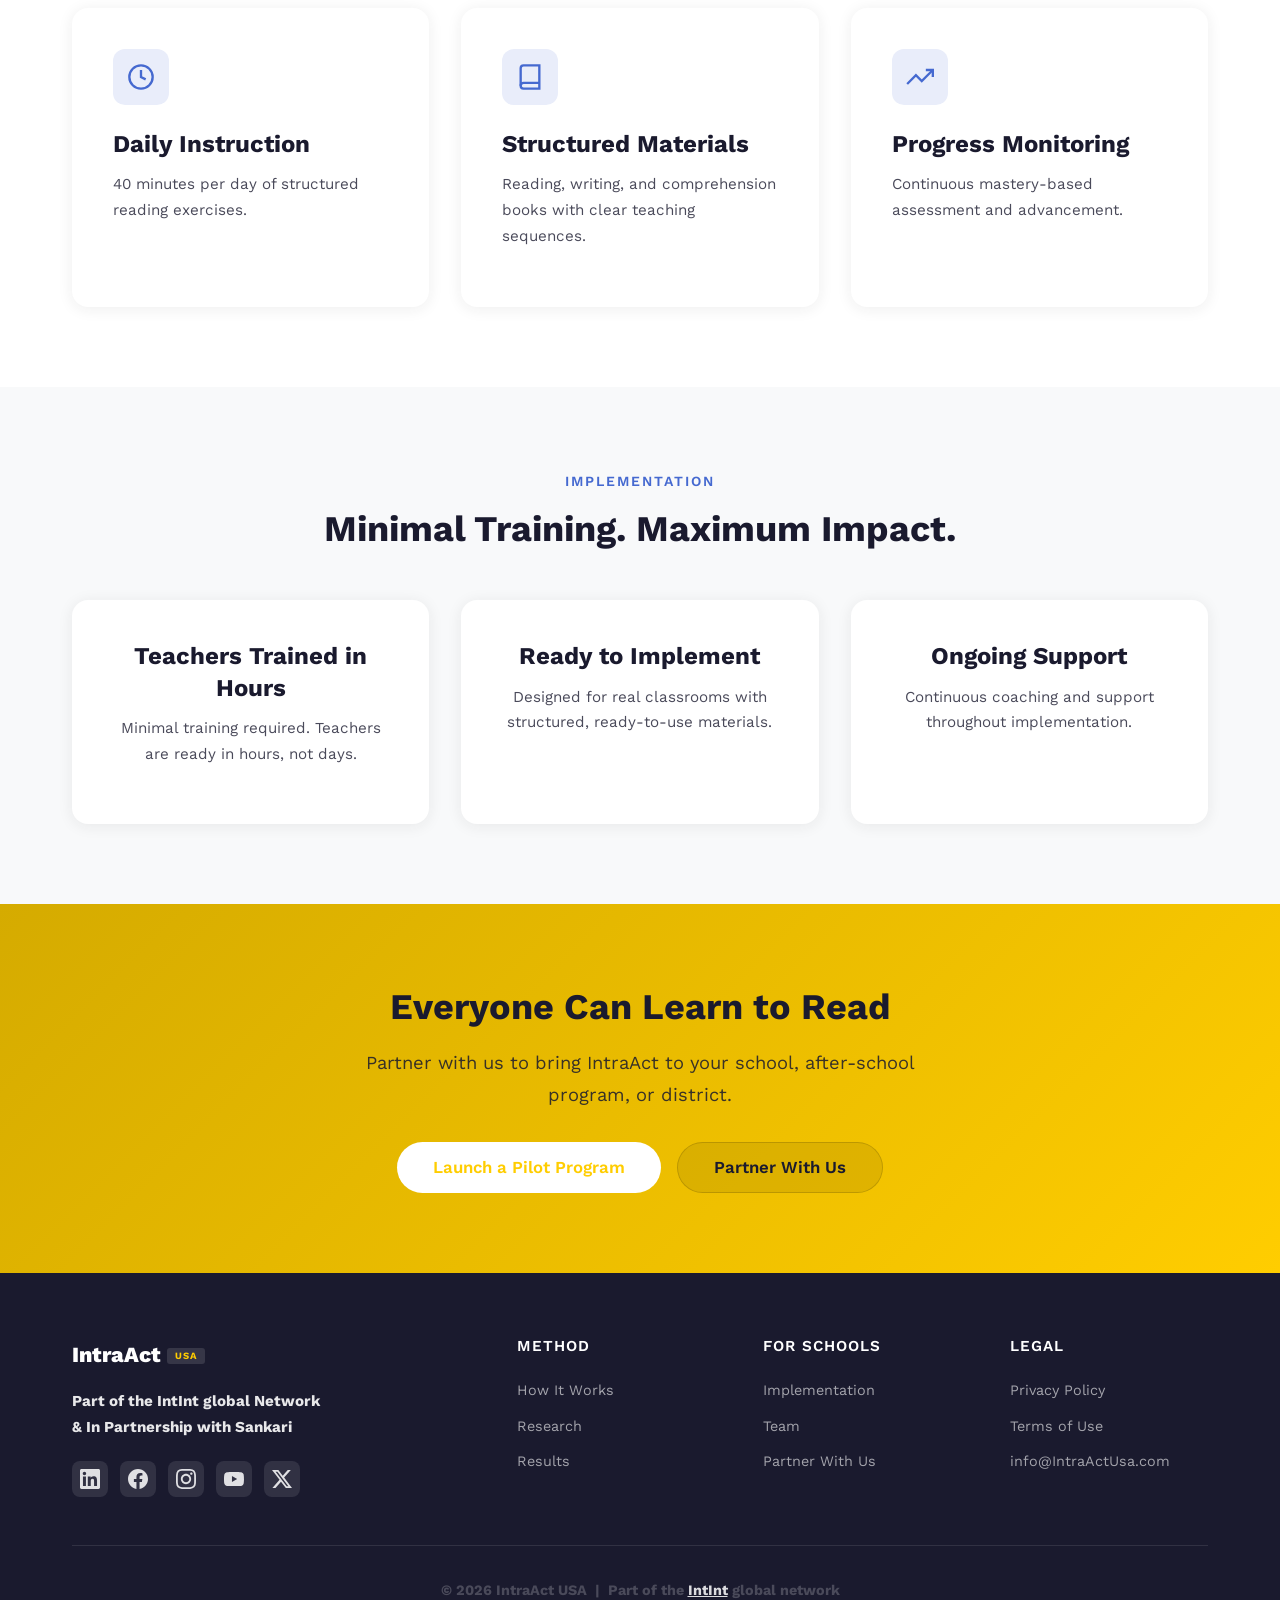
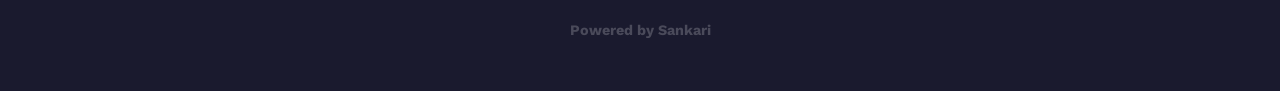
==== commit 9806b7a9: "Add Facebook, Instagram, YouTube, and X icons to footer social links Co-Authored-By: Claude Fable 5 " ====
--- a/index.html
+++ b/index.html
@@ -9,7 +9,7 @@
   <link rel="preconnect" href="https://fonts.googleapis.com">
   <link rel="preconnect" href="https://fonts.gstatic.com" crossorigin>
   <link href="https://fonts.googleapis.com/css2?family=Work+Sans:wght@400;500;600;700;800&display=swap" rel="stylesheet">
-  <link rel="stylesheet" href="css/style.css?v=24">
+  <link rel="stylesheet" href="css/style.css?v=25">
 </head>
 <body>
 
@@ -242,6 +242,10 @@
           <p class="footer__desc"><span>Part of the IntInt global Network</span><span>&amp; In Partnership with Sankari</span></p>
           <div class="footer__social">
             <a href="https://www.linkedin.com/company/intraactusa/" target="_blank" rel="noopener" aria-label="IntraAct USA on LinkedIn"><svg viewBox="0 0 24 24" width="20" height="20" fill="currentColor" aria-hidden="true"><path d="M20.447 20.452h-3.554v-5.569c0-1.328-.027-3.037-1.852-3.037-1.853 0-2.136 1.445-2.136 2.939v5.667H9.351V9h3.414v1.561h.046c.477-.9 1.637-1.85 3.37-1.85 3.601 0 4.267 2.37 4.267 5.455v6.286zM5.337 7.433c-1.144 0-2.063-.926-2.063-2.065 0-1.138.92-2.063 2.063-2.063 1.14 0 2.064.925 2.064 2.063 0 1.139-.925 2.065-2.064 2.065zm1.782 13.019H3.555V9h3.564v11.452zM22.225 0H1.771C.792 0 0 .774 0 1.729v20.542C0 23.227.792 24 1.771 24h20.451C23.2 24 24 23.227 24 22.271V1.729C24 .774 23.2 0 22.225 0z"/></svg></a>
+            <a href="https://www.facebook.com/intraactusa" target="_blank" rel="noopener" aria-label="IntraAct USA on Facebook"><svg viewBox="0 0 24 24" width="20" height="20" fill="currentColor" aria-hidden="true"><path d="M24 12.073c0-6.627-5.373-12-12-12s-12 5.373-12 12c0 5.99 4.388 10.954 10.125 11.854v-8.385H7.078v-3.47h3.047V9.43c0-3.007 1.792-4.669 4.533-4.669 1.312 0 2.686.235 2.686.235v2.953H15.83c-1.491 0-1.956.925-1.956 1.874v2.25h3.328l-.532 3.47h-2.796v8.385C19.612 23.027 24 18.062 24 12.073z"/></svg></a>
+            <a href="https://www.instagram.com/intraactusa/" target="_blank" rel="noopener" aria-label="IntraAct USA on Instagram"><svg viewBox="0 0 24 24" width="20" height="20" fill="currentColor" aria-hidden="true"><path d="M12 2.163c3.204 0 3.584.012 4.85.07 3.252.148 4.771 1.691 4.919 4.919.058 1.265.069 1.645.069 4.849 0 3.205-.012 3.584-.069 4.849-.149 3.225-1.664 4.771-4.919 4.919-1.266.058-1.644.07-4.85.07-3.204 0-3.584-.012-4.849-.07-3.26-.149-4.771-1.699-4.919-4.92-.058-1.265-.07-1.644-.07-4.849 0-3.204.013-3.583.07-4.849.149-3.227 1.664-4.771 4.919-4.919 1.266-.057 1.645-.069 4.849-.069zm0-2.163c-3.259 0-3.667.014-4.947.072-4.358.2-6.78 2.618-6.98 6.98-.059 1.281-.073 1.689-.073 4.948 0 3.259.014 3.668.072 4.948.2 4.358 2.618 6.78 6.98 6.98 1.281.058 1.689.072 4.948.072 3.259 0 3.668-.014 4.948-.072 4.354-.2 6.782-2.618 6.979-6.98.059-1.28.073-1.689.073-4.948 0-3.259-.014-3.667-.072-4.947-.196-4.354-2.617-6.78-6.979-6.98-1.281-.059-1.69-.073-4.949-.073zm0 5.838c-3.403 0-6.162 2.759-6.162 6.162s2.759 6.163 6.162 6.163 6.162-2.759 6.162-6.163c0-3.403-2.759-6.162-6.162-6.162zm0 10.162c-2.209 0-4-1.79-4-4 0-2.209 1.791-4 4-4s4 1.791 4 4c0 2.21-1.791 4-4 4zm6.406-11.845c-.796 0-1.441.645-1.441 1.44s.645 1.44 1.441 1.44c.795 0 1.439-.645 1.439-1.44s-.644-1.44-1.439-1.44z"/></svg></a>
+            <a href="https://www.youtube.com/@intraactusa" target="_blank" rel="noopener" aria-label="IntraAct USA on YouTube"><svg viewBox="0 0 24 24" width="20" height="20" fill="currentColor" aria-hidden="true"><path d="M23.498 6.186a3.016 3.016 0 0 0-2.122-2.136C19.505 3.545 12 3.545 12 3.545s-7.505 0-9.377.505A3.017 3.017 0 0 0 .502 6.186C0 8.07 0 12 0 12s0 3.93.502 5.814a3.016 3.016 0 0 0 2.122 2.136c1.871.505 9.376.505 9.376.505s7.505 0 9.377-.505a3.015 3.015 0 0 0 2.122-2.136C24 15.93 24 12 24 12s0-3.93-.502-5.814zM9.545 15.568V8.432L15.818 12l-6.273 3.568z"/></svg></a>
+            <a href="https://x.com/intraactusa" target="_blank" rel="noopener" aria-label="IntraAct USA on X"><svg viewBox="0 0 24 24" width="20" height="20" fill="currentColor" aria-hidden="true"><path d="M18.901 1.153h3.68l-8.04 9.19L24 22.846h-7.406l-5.8-7.584-6.638 7.584H.474l8.6-9.83L0 1.154h7.594l5.243 6.932ZM17.61 20.644h2.039L6.486 3.24H4.298Z"/></svg></a>
           </div>
         </div>
         <div>
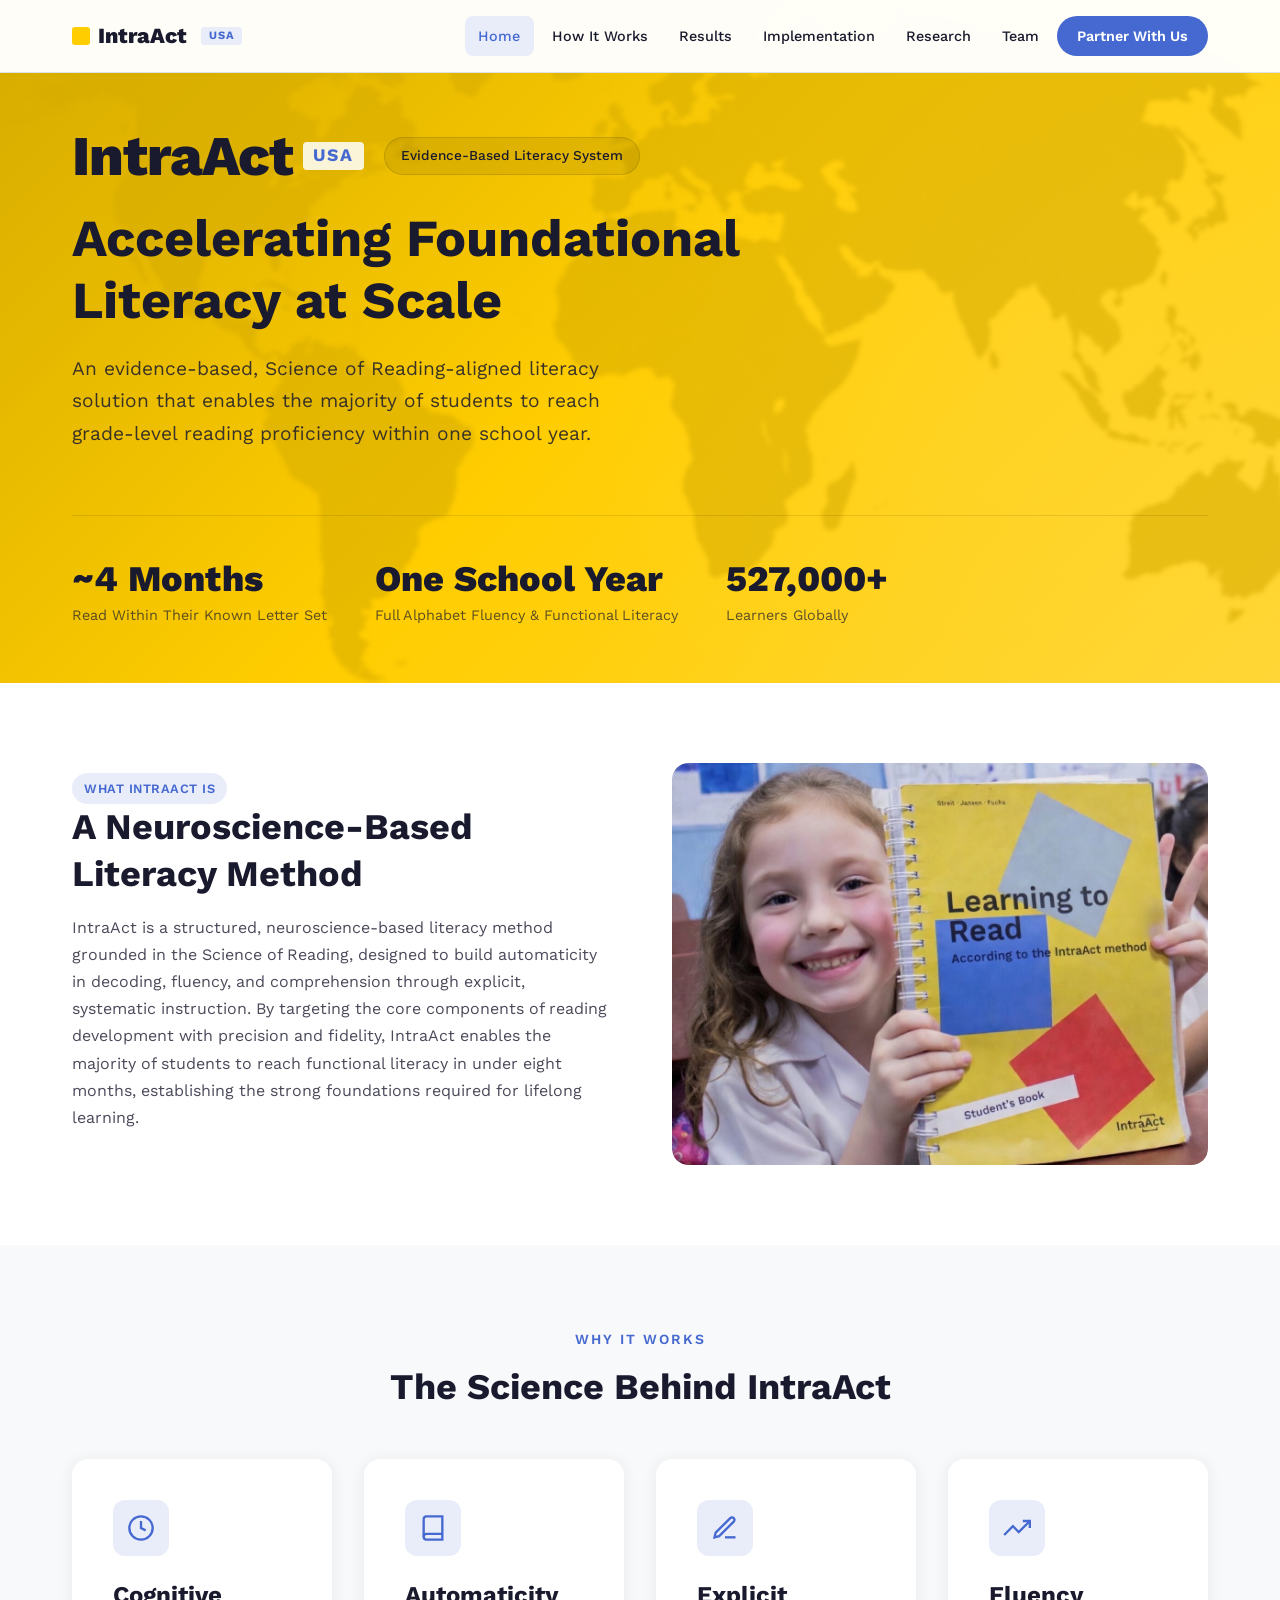
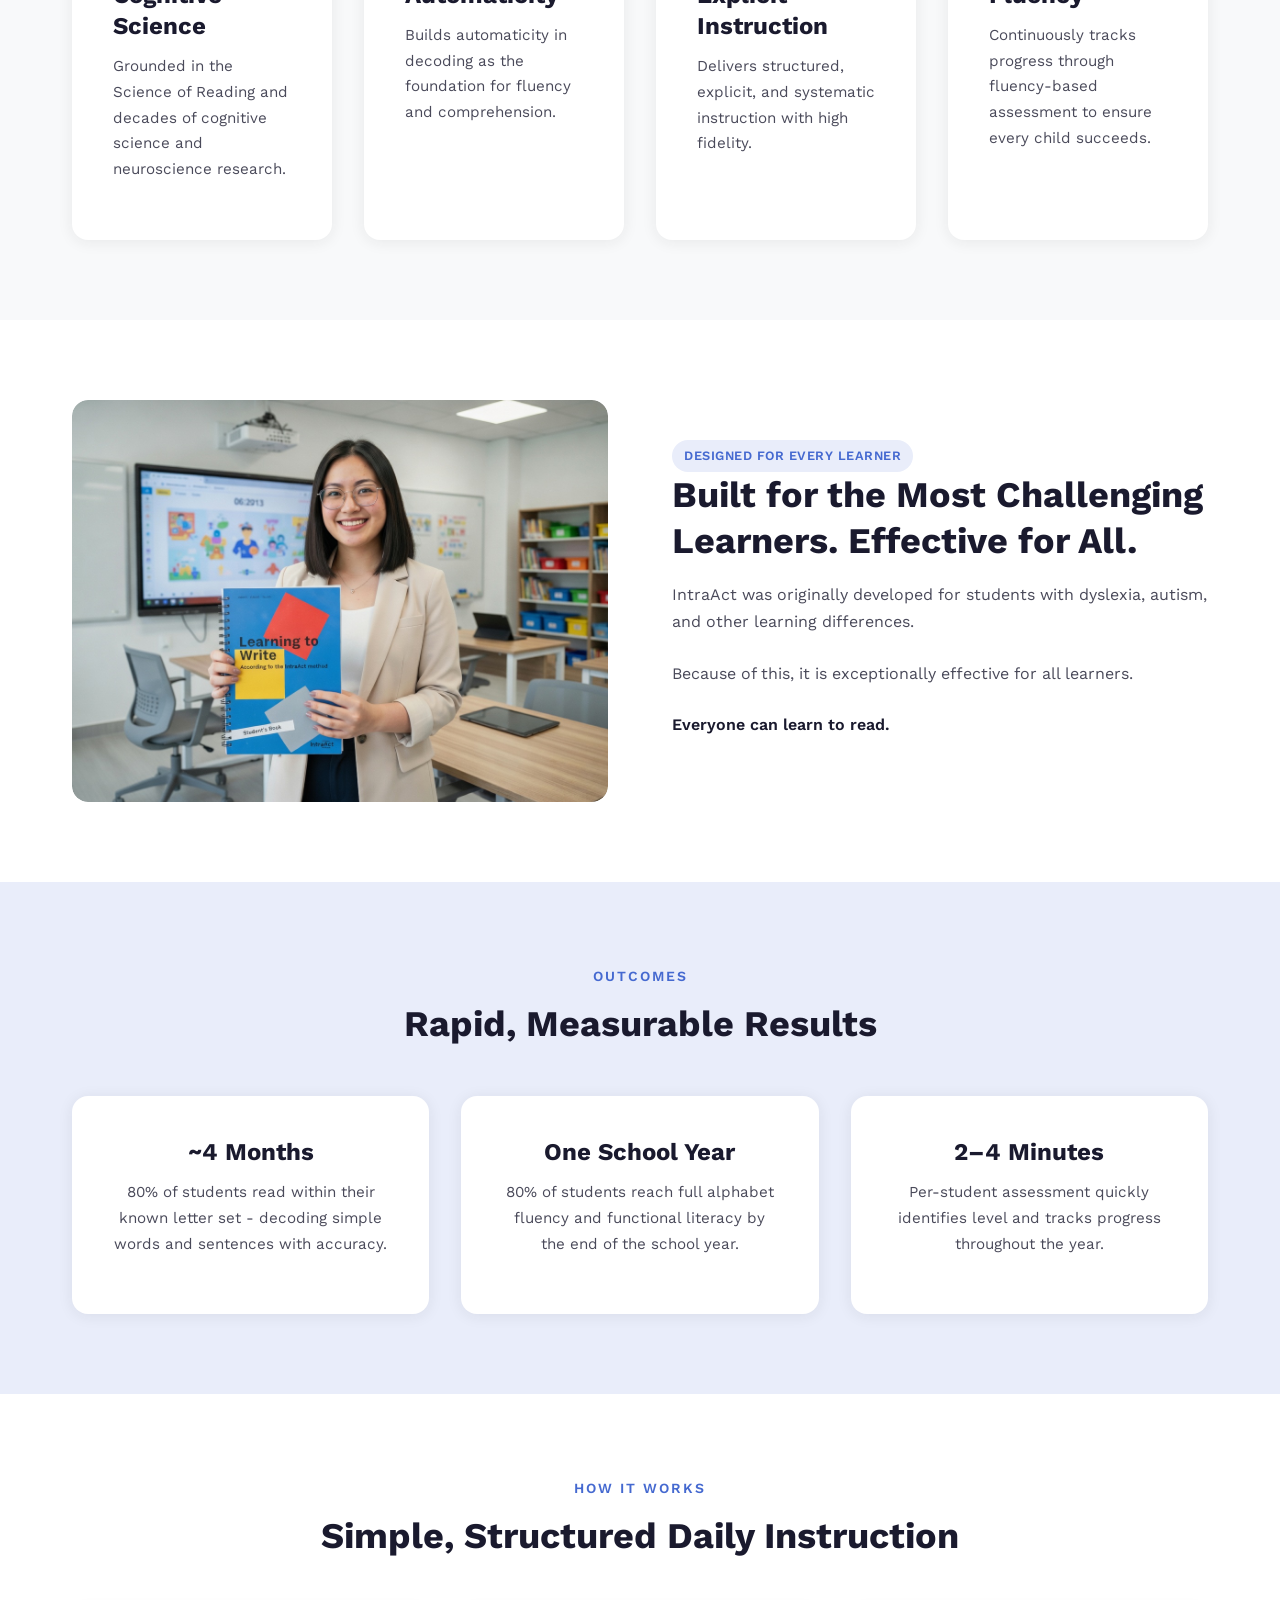
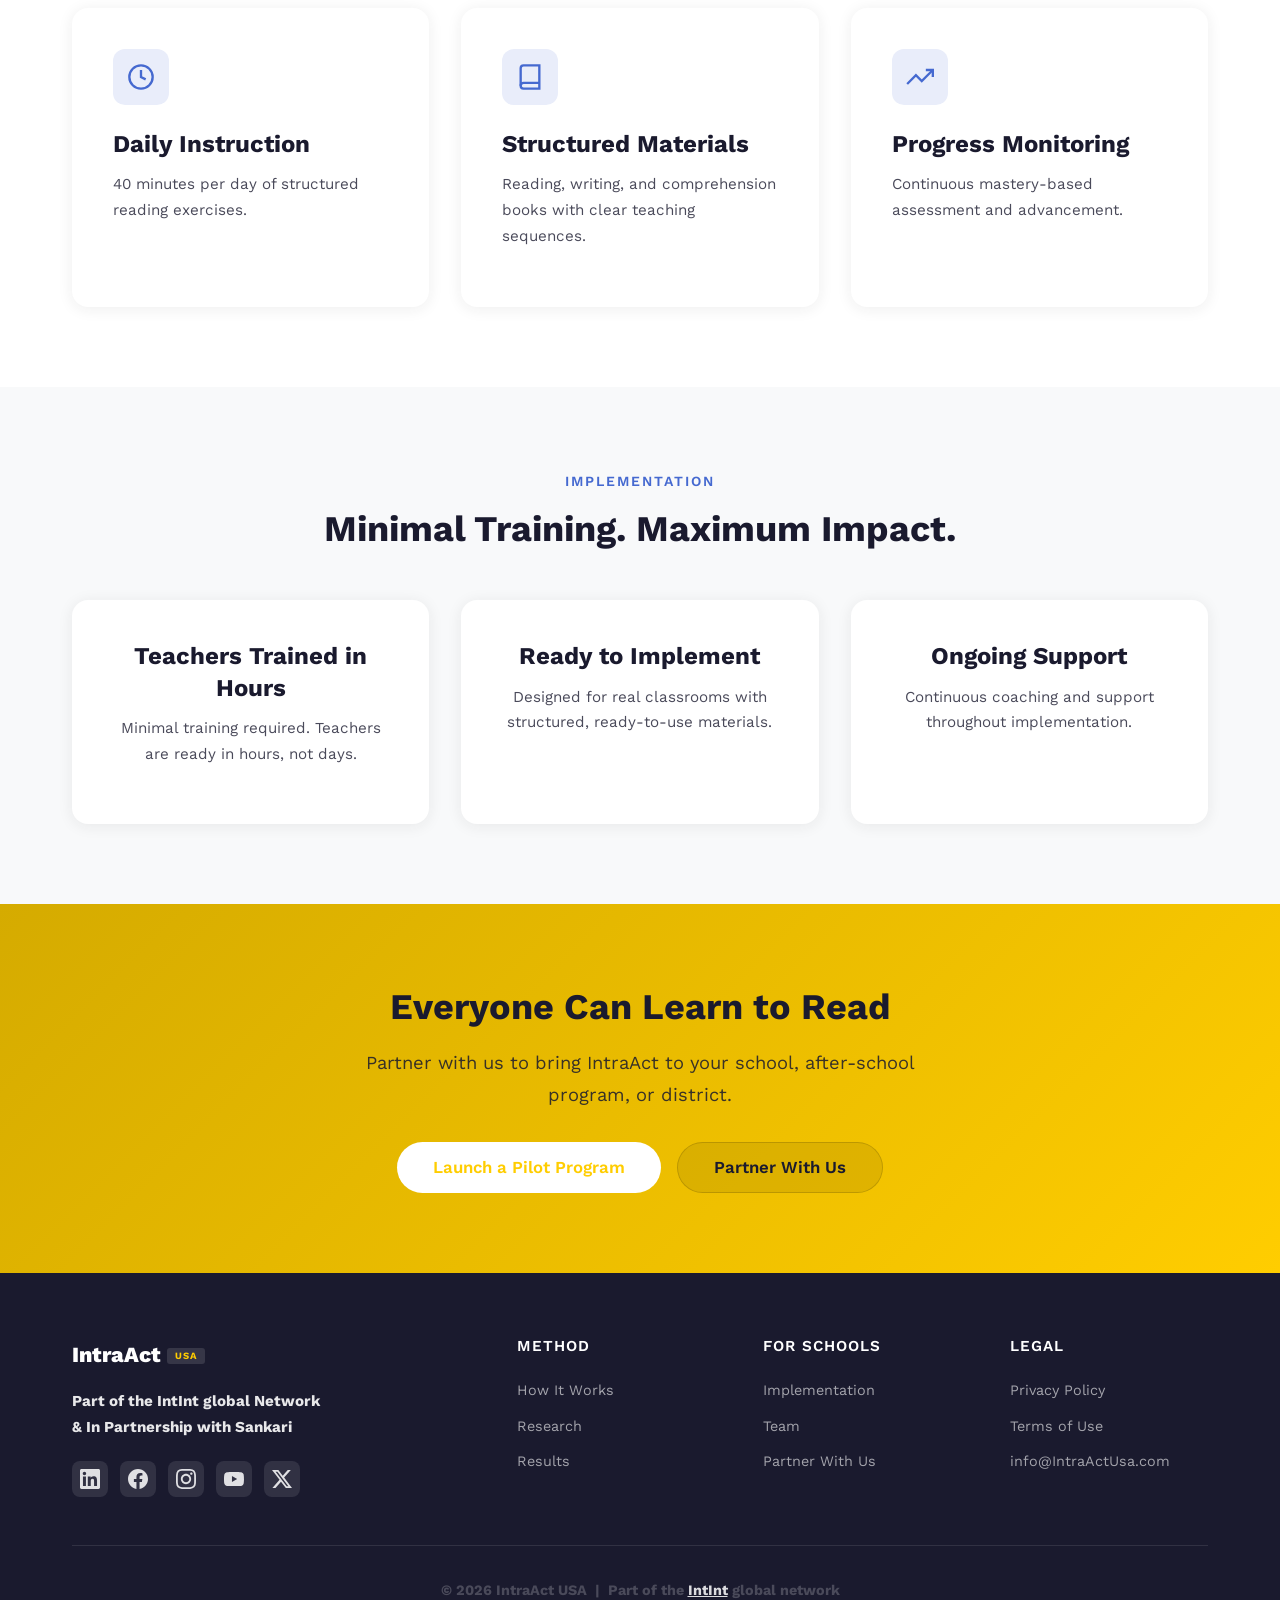
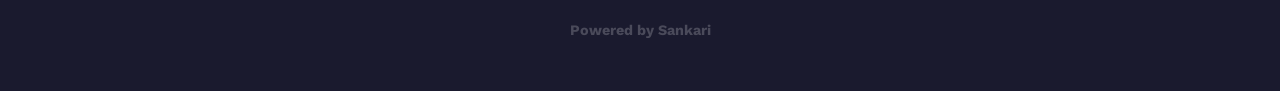
==== commit 5afeb5ca: "Replace all em/en-dashes with plain hyphens site-wide Co-Authored-By: Claude Fable 5 <noreply@anthro" ====
--- a/index.html
+++ b/index.html
@@ -3,8 +3,8 @@
 <head>
   <meta charset="UTF-8">
   <meta name="viewport" content="width=device-width, initial-scale=1.0">
-  <title>IntraAct — Accelerating Foundational Literacy at Scale</title>
-  <meta name="description" content="An evidence-based, Science of Reading–aligned literacy solution that enables the majority of students to reach grade-level reading proficiency within one school year.">
+  <title>IntraAct - Accelerating Foundational Literacy at Scale</title>
+  <meta name="description" content="An evidence-based, Science of Reading-aligned literacy solution that enables the majority of students to reach grade-level reading proficiency within one school year.">
   <link rel="icon" type="image/svg+xml" href="favicon.svg">
   <link rel="preconnect" href="https://fonts.googleapis.com">
   <link rel="preconnect" href="https://fonts.gstatic.com" crossorigin>
@@ -47,7 +47,7 @@
           <div class="hero__label">Evidence-Based Literacy System</div>
         </div>
         <h1>Accelerating Foundational Literacy at&nbsp;Scale</h1>
-        <p>An evidence-based, Science of Reading–aligned literacy solution that enables the majority of students to reach grade-level reading proficiency within one school year.</p>
+        <p>An evidence-based, Science of Reading-aligned literacy solution that enables the majority of students to reach grade-level reading proficiency within one school year.</p>
       </div>
       <div class="hero__stats">
         <div class="hero__stat">
@@ -150,7 +150,7 @@
       <div class="grid grid--3">
         <div class="card animate delay-1" style="text-align:center;">
           <h3>~4 Months</h3>
-          <p>80% of students read within their known letter set—decoding simple words and sentences with accuracy.</p>
+          <p>80% of students read within their known letter set - decoding simple words and sentences with accuracy.</p>
         </div>
         <div class="card animate delay-2" style="text-align:center;">
           <h3>One School Year</h3>
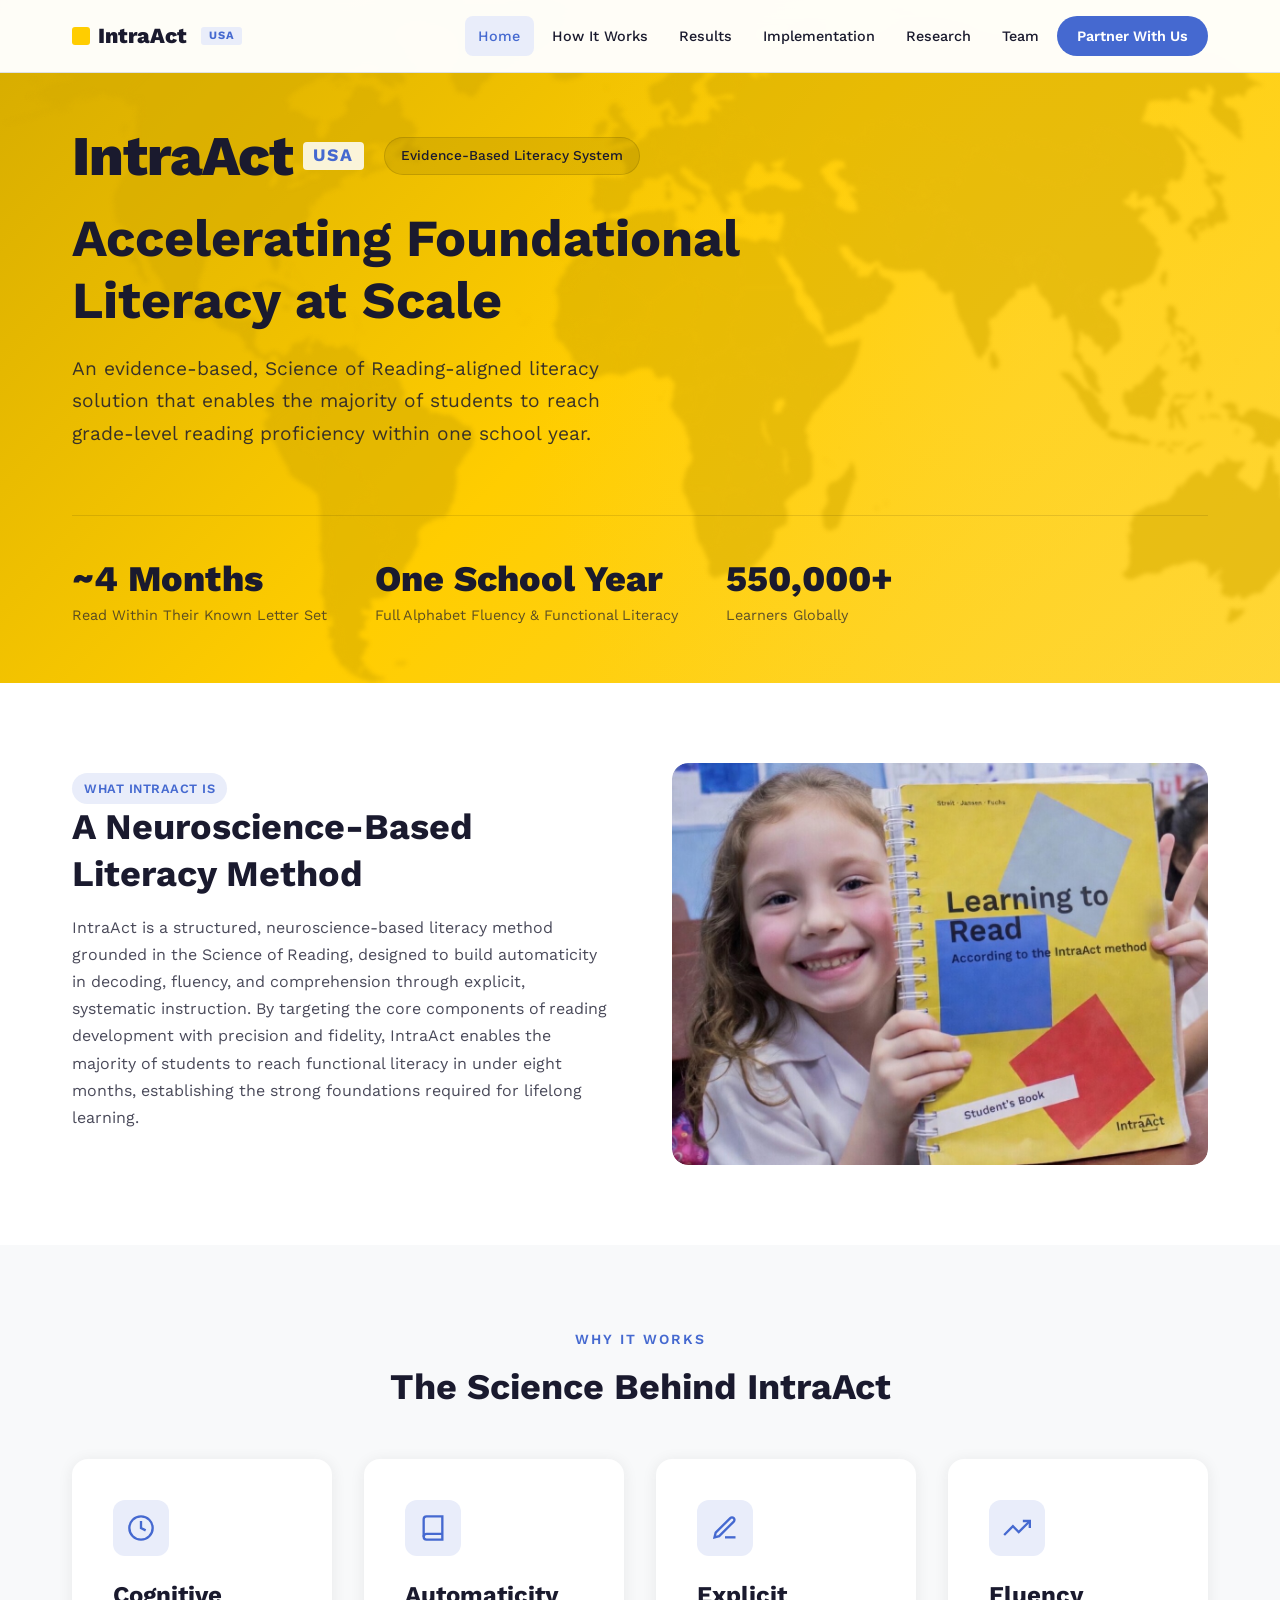
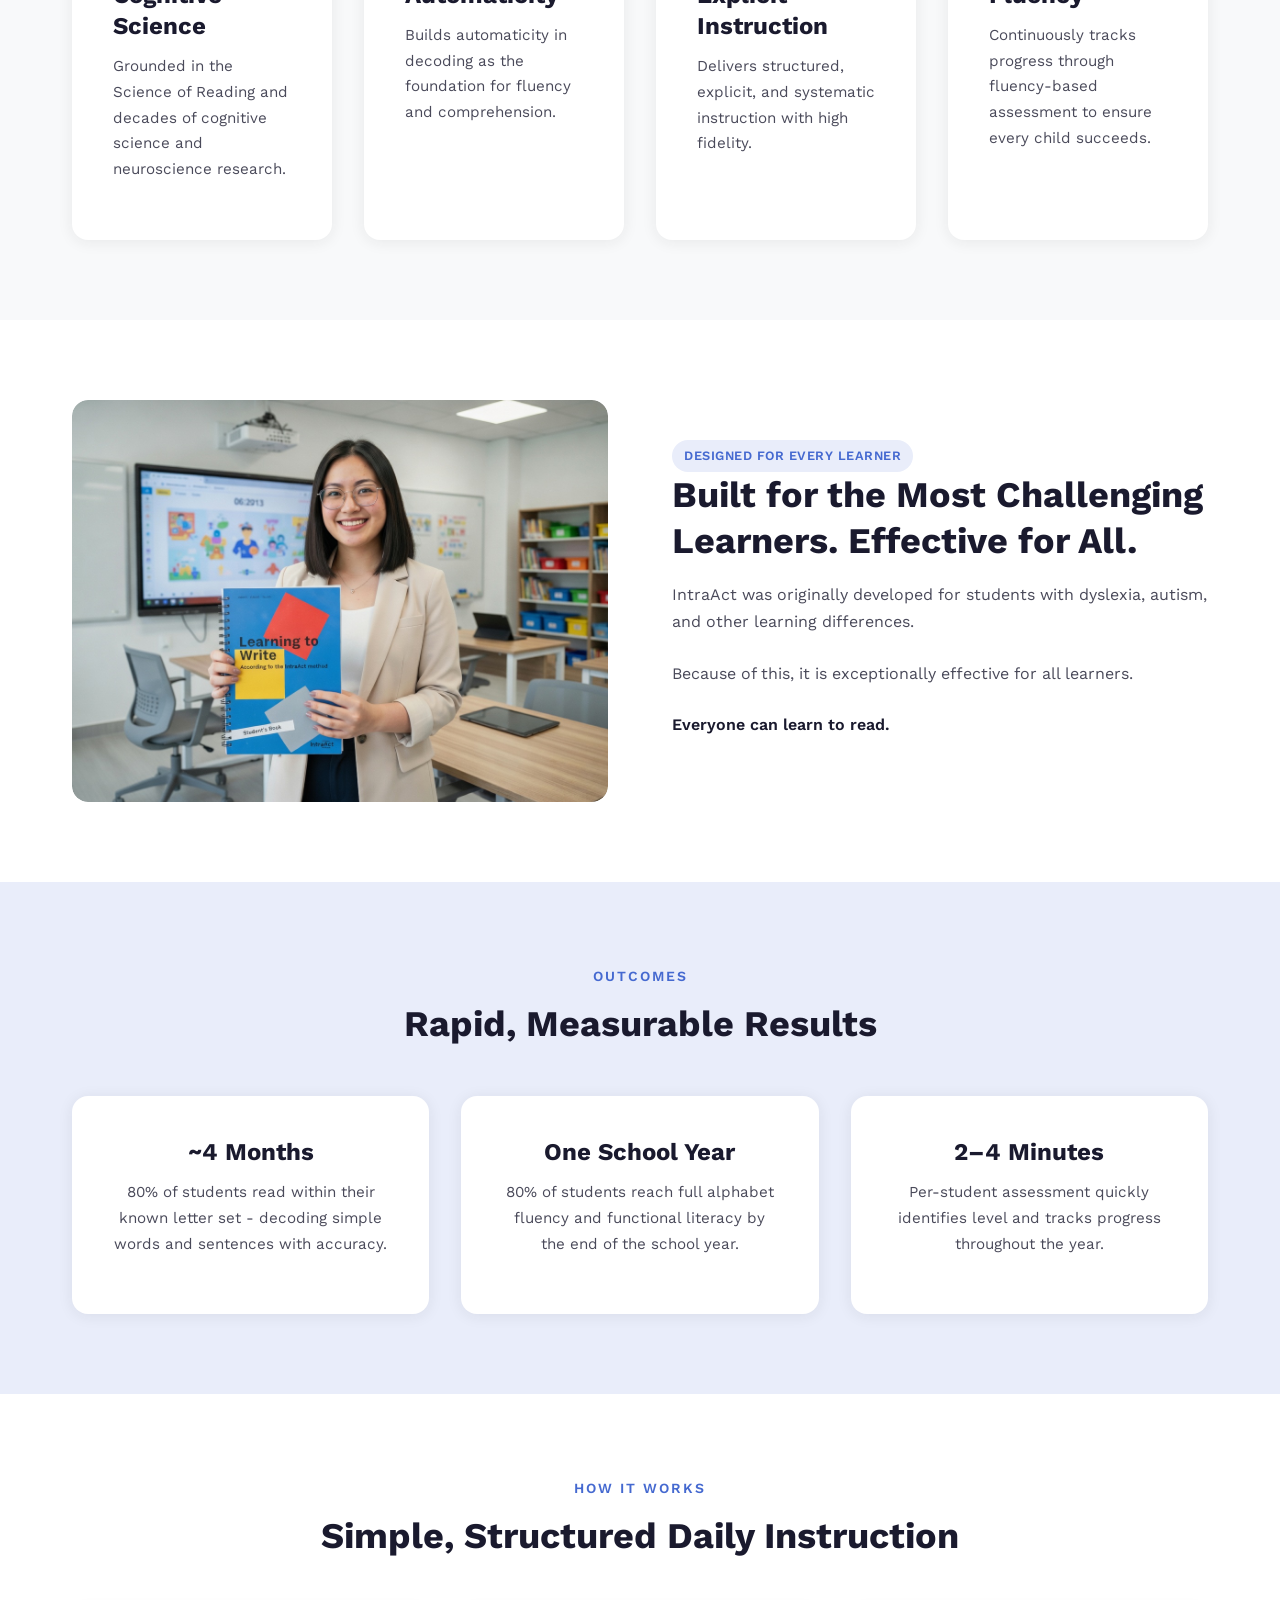
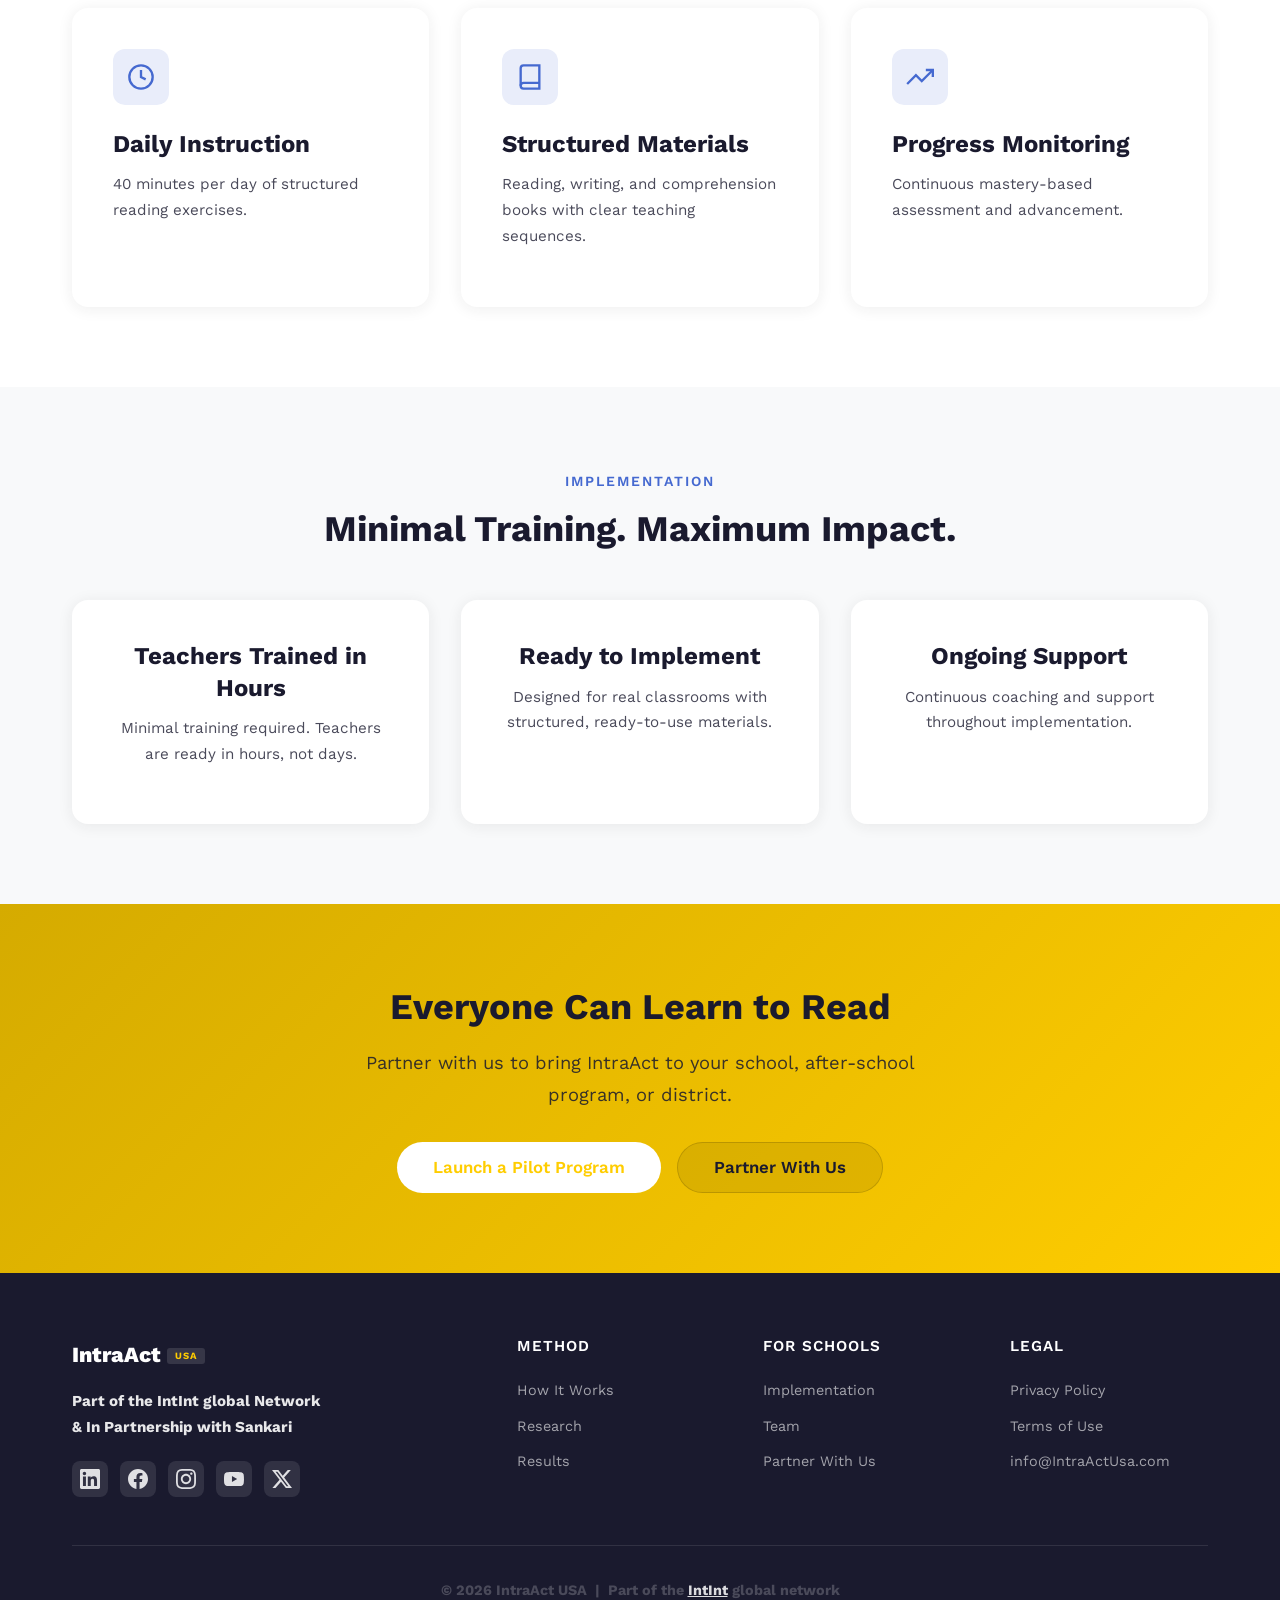
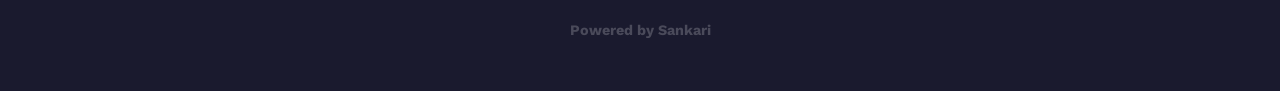
==== commit 2c397d9b: "Update learner count to 550,000+ Co-Authored-By: Claude Fable 5 <noreply@anthropic.com>" ====
--- a/index.html
+++ b/index.html
@@ -59,7 +59,7 @@
           <p>Full Alphabet Fluency &amp; Functional Literacy</p>
         </div>
         <div class="hero__stat">
-          <h3>527,000+</h3>
+          <h3>550,000+</h3>
           <p>Learners Globally</p>
         </div>
       </div>
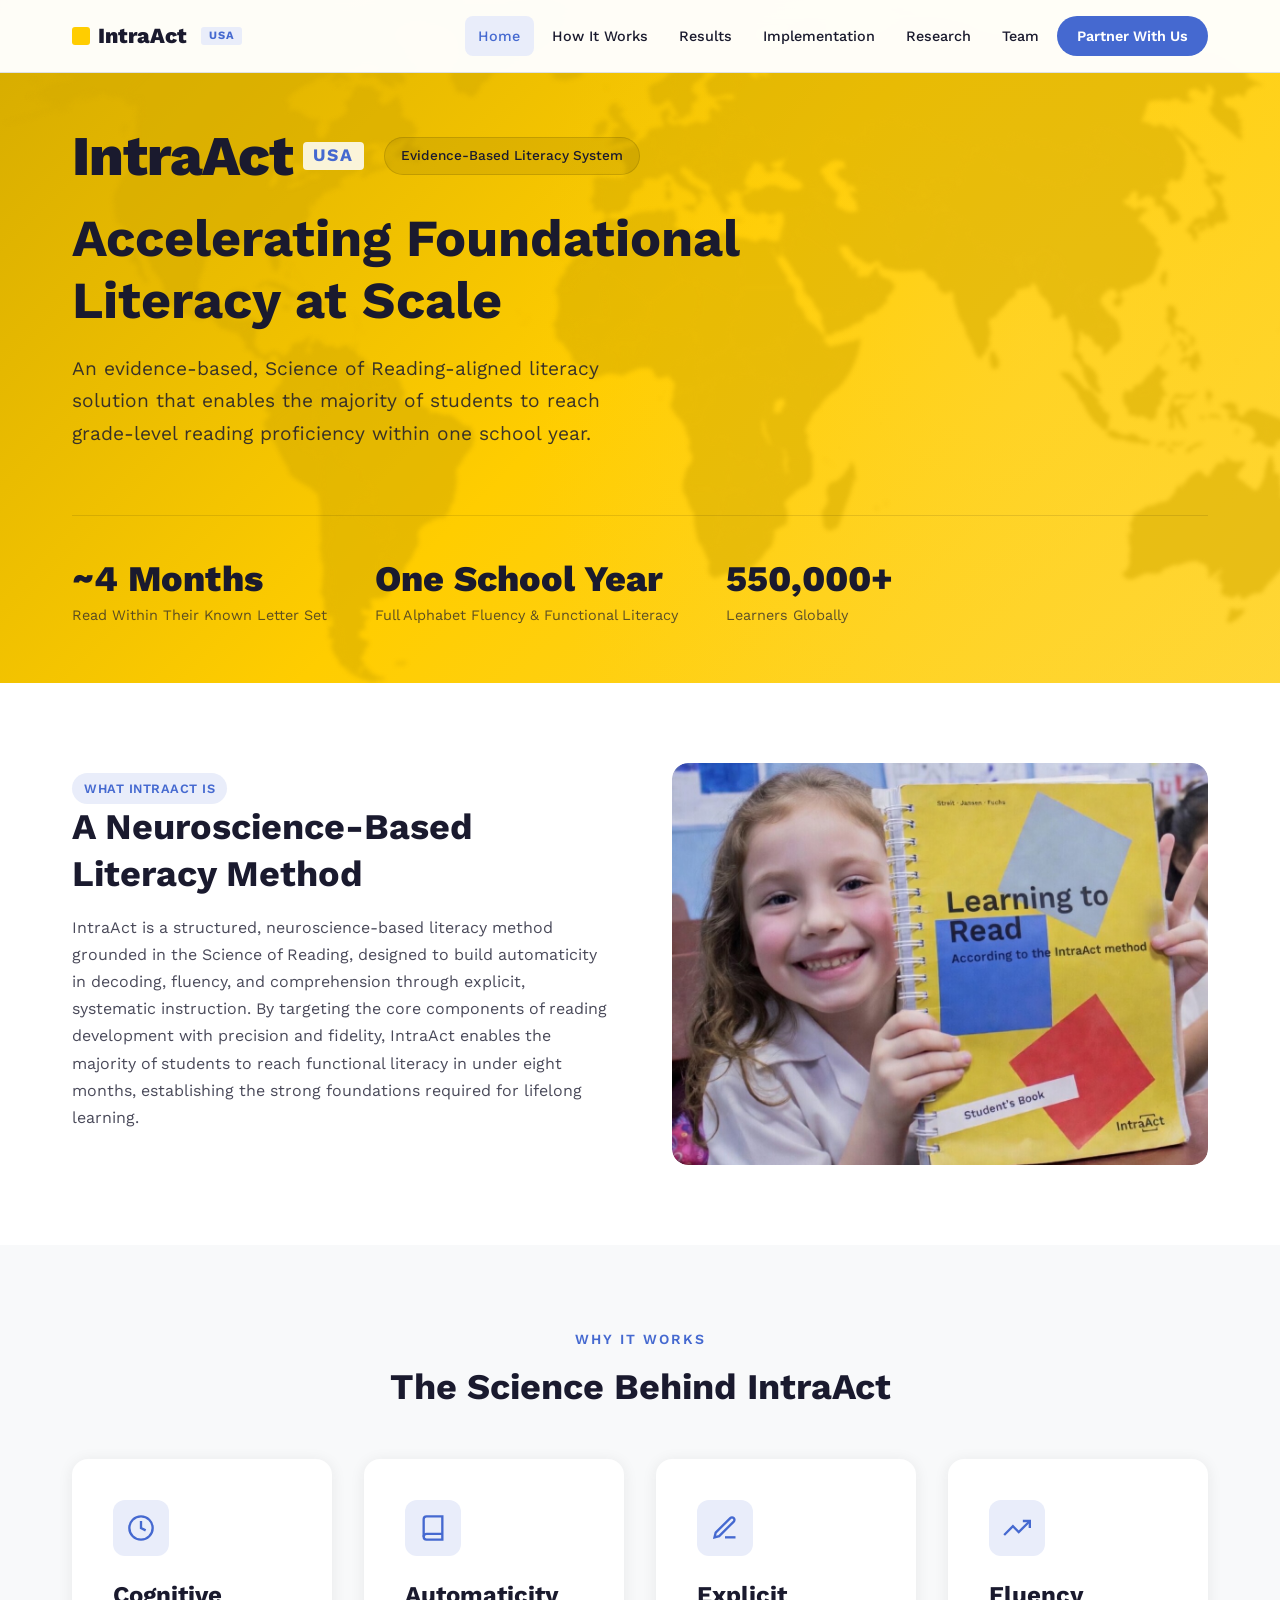
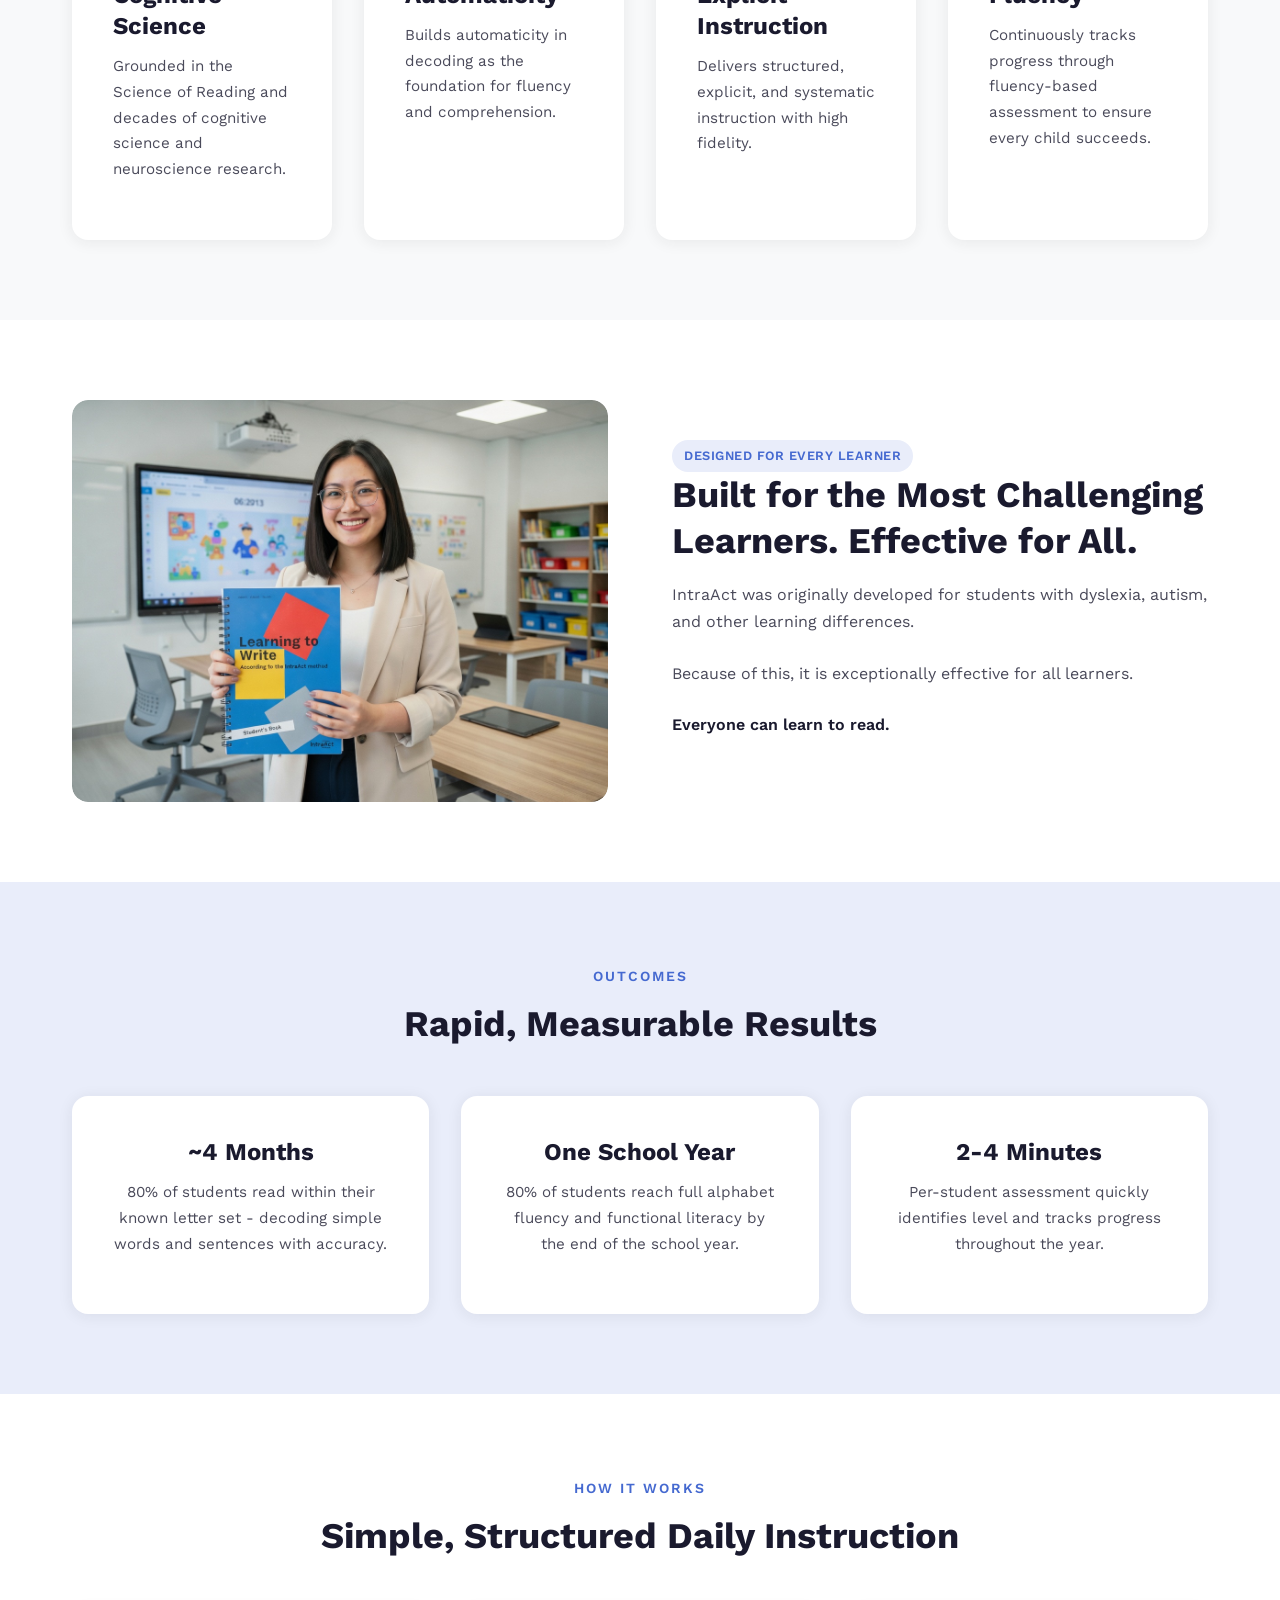
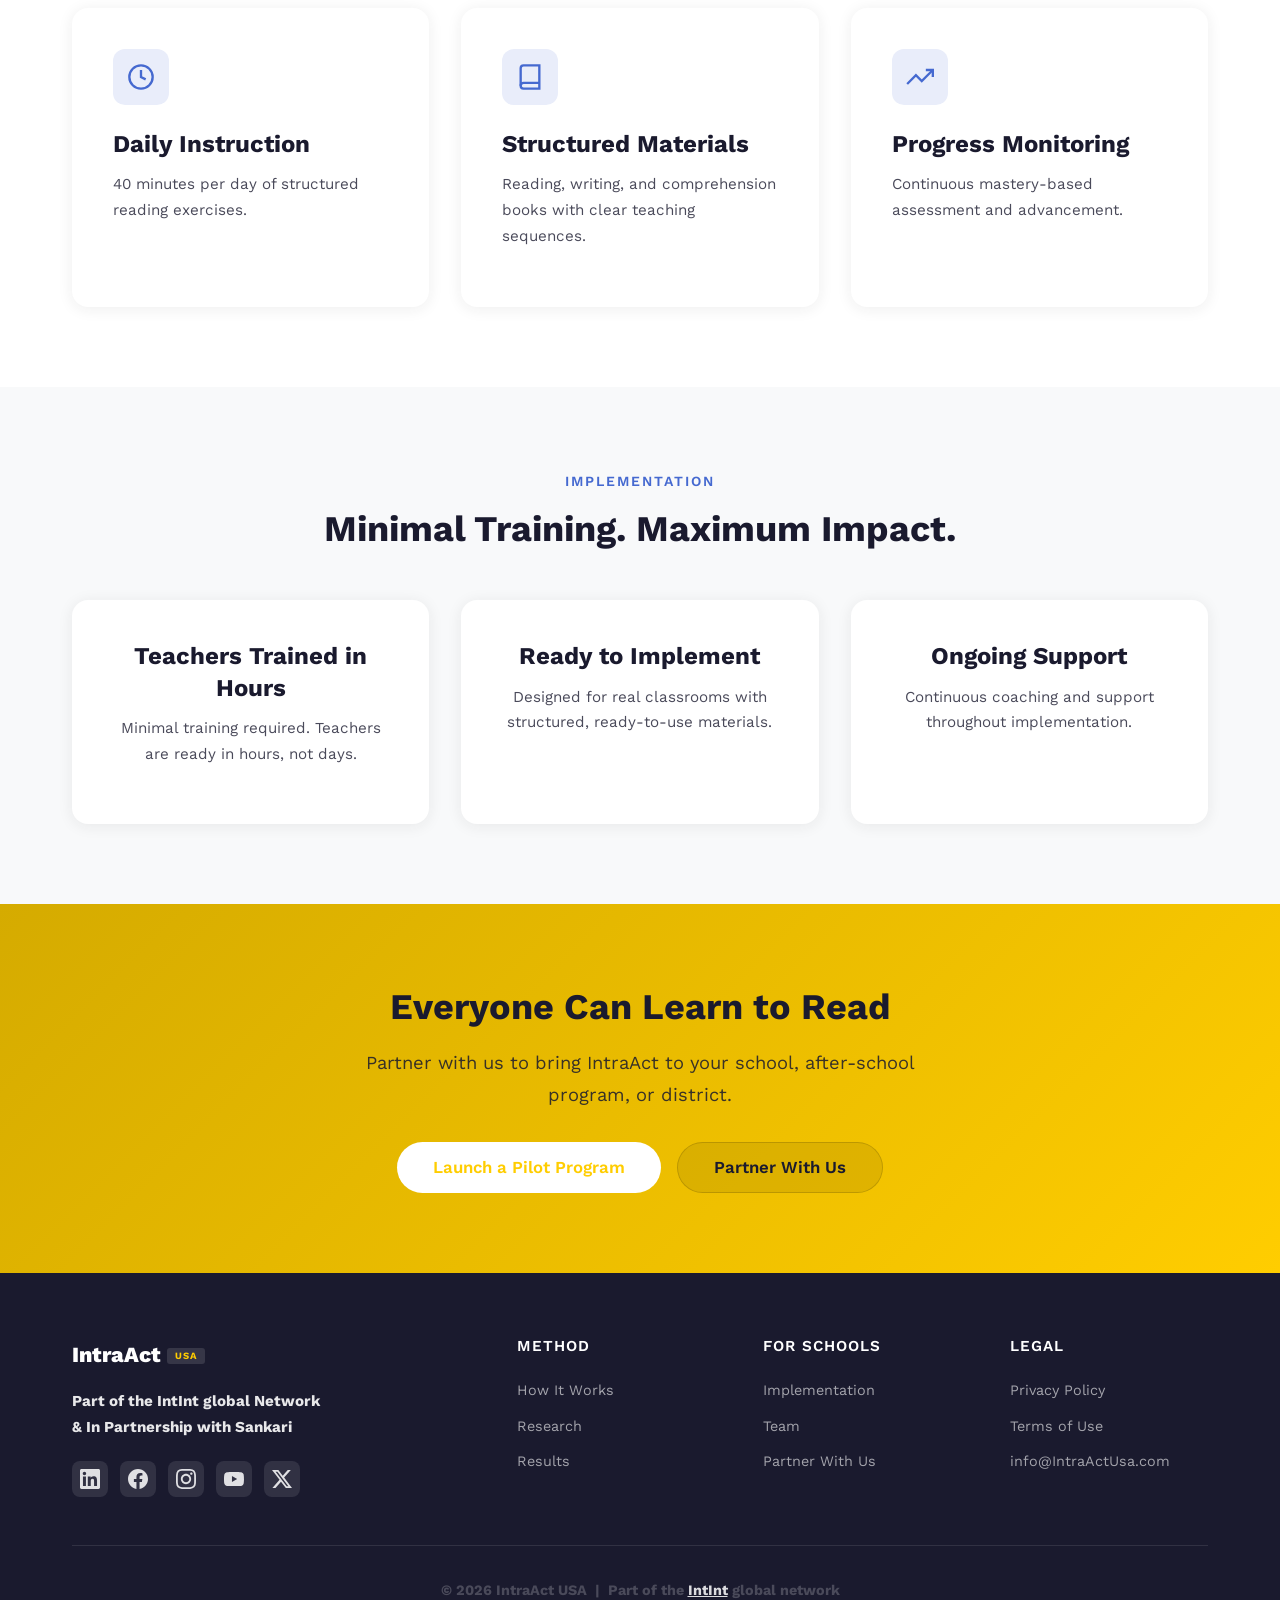
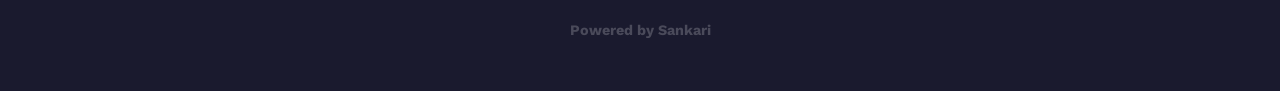
==== commit a59ee7a1: "Replace HTML-entity dashes with plain hyphens Co-Authored-By: Claude Fable 5 <noreply@anthropic.com>" ====
--- a/index.html
+++ b/index.html
@@ -157,7 +157,7 @@
           <p>80% of students reach full alphabet fluency and functional literacy by the end of the school year.</p>
         </div>
         <div class="card animate delay-3" style="text-align:center;">
-          <h3>2&ndash;4 Minutes</h3>
+          <h3>2-4 Minutes</h3>
           <p>Per-student assessment quickly identifies level and tracks progress throughout the year.</p>
         </div>
       </div>
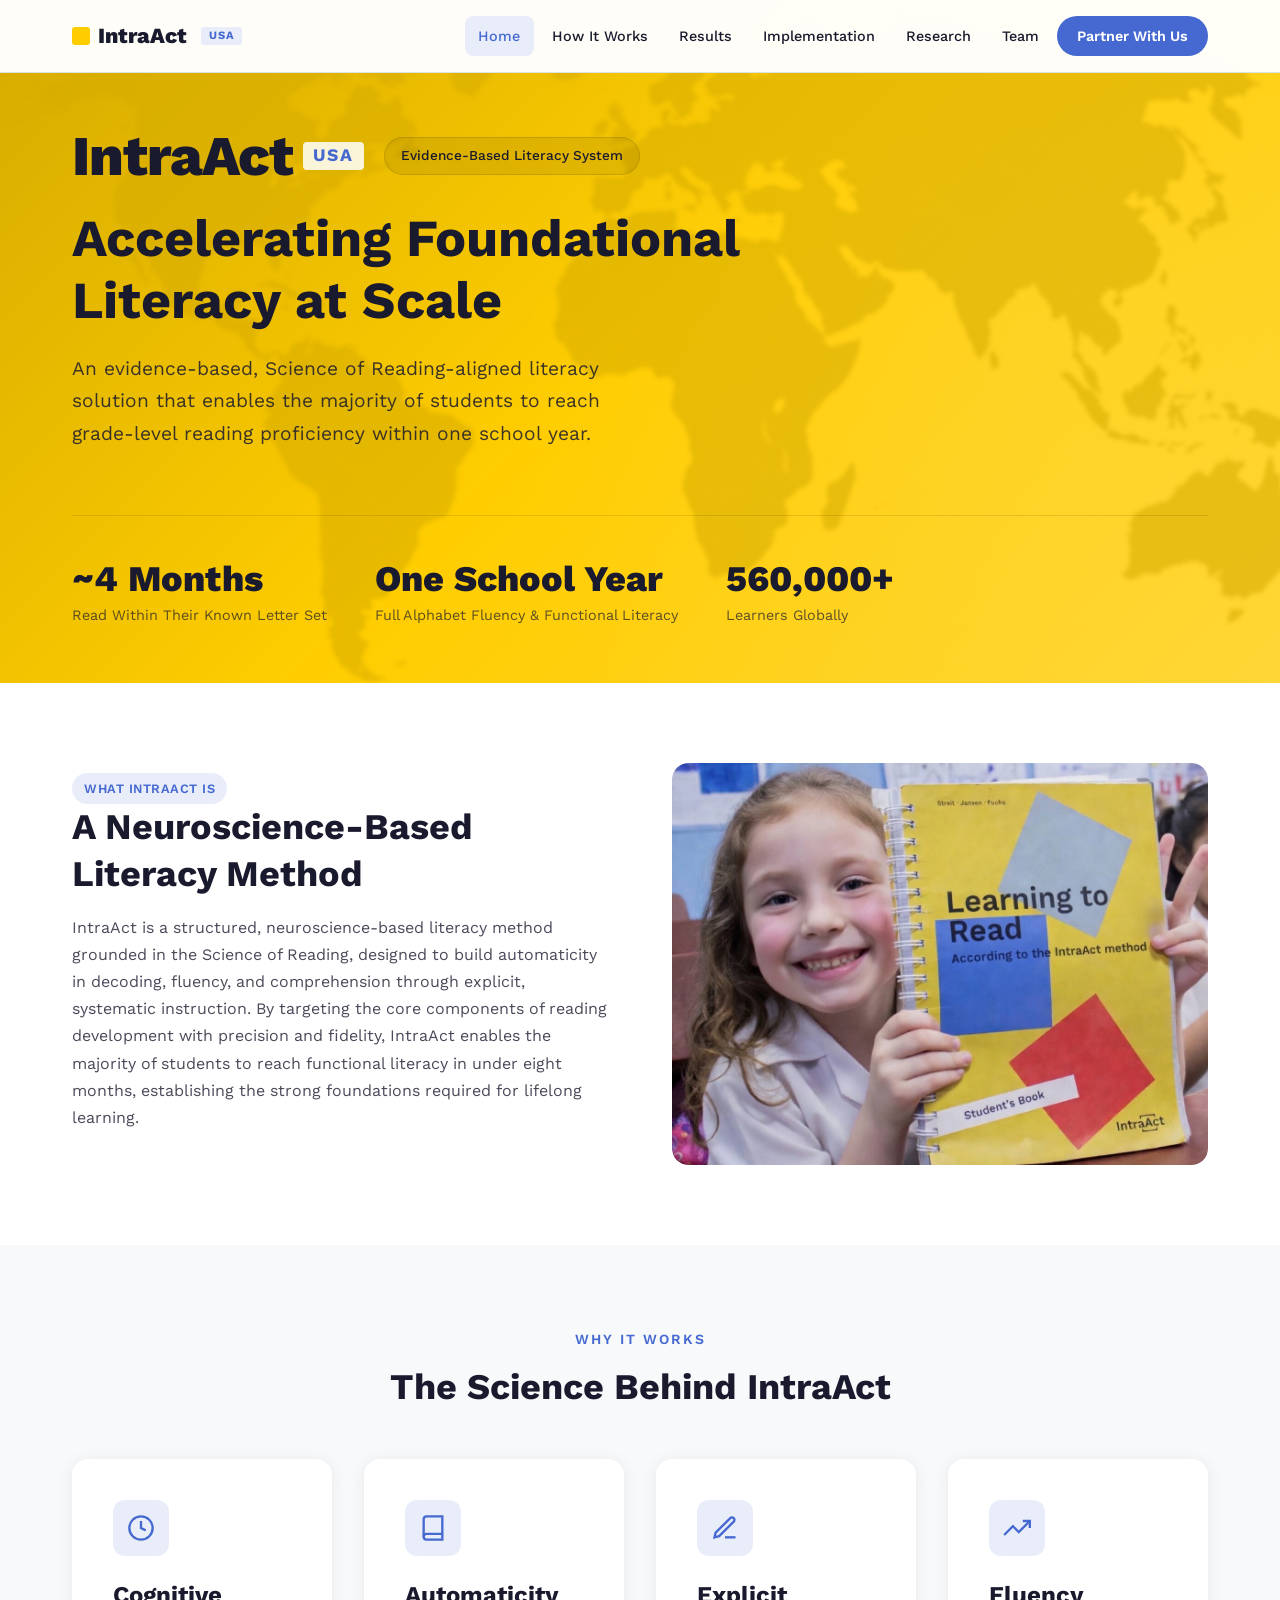
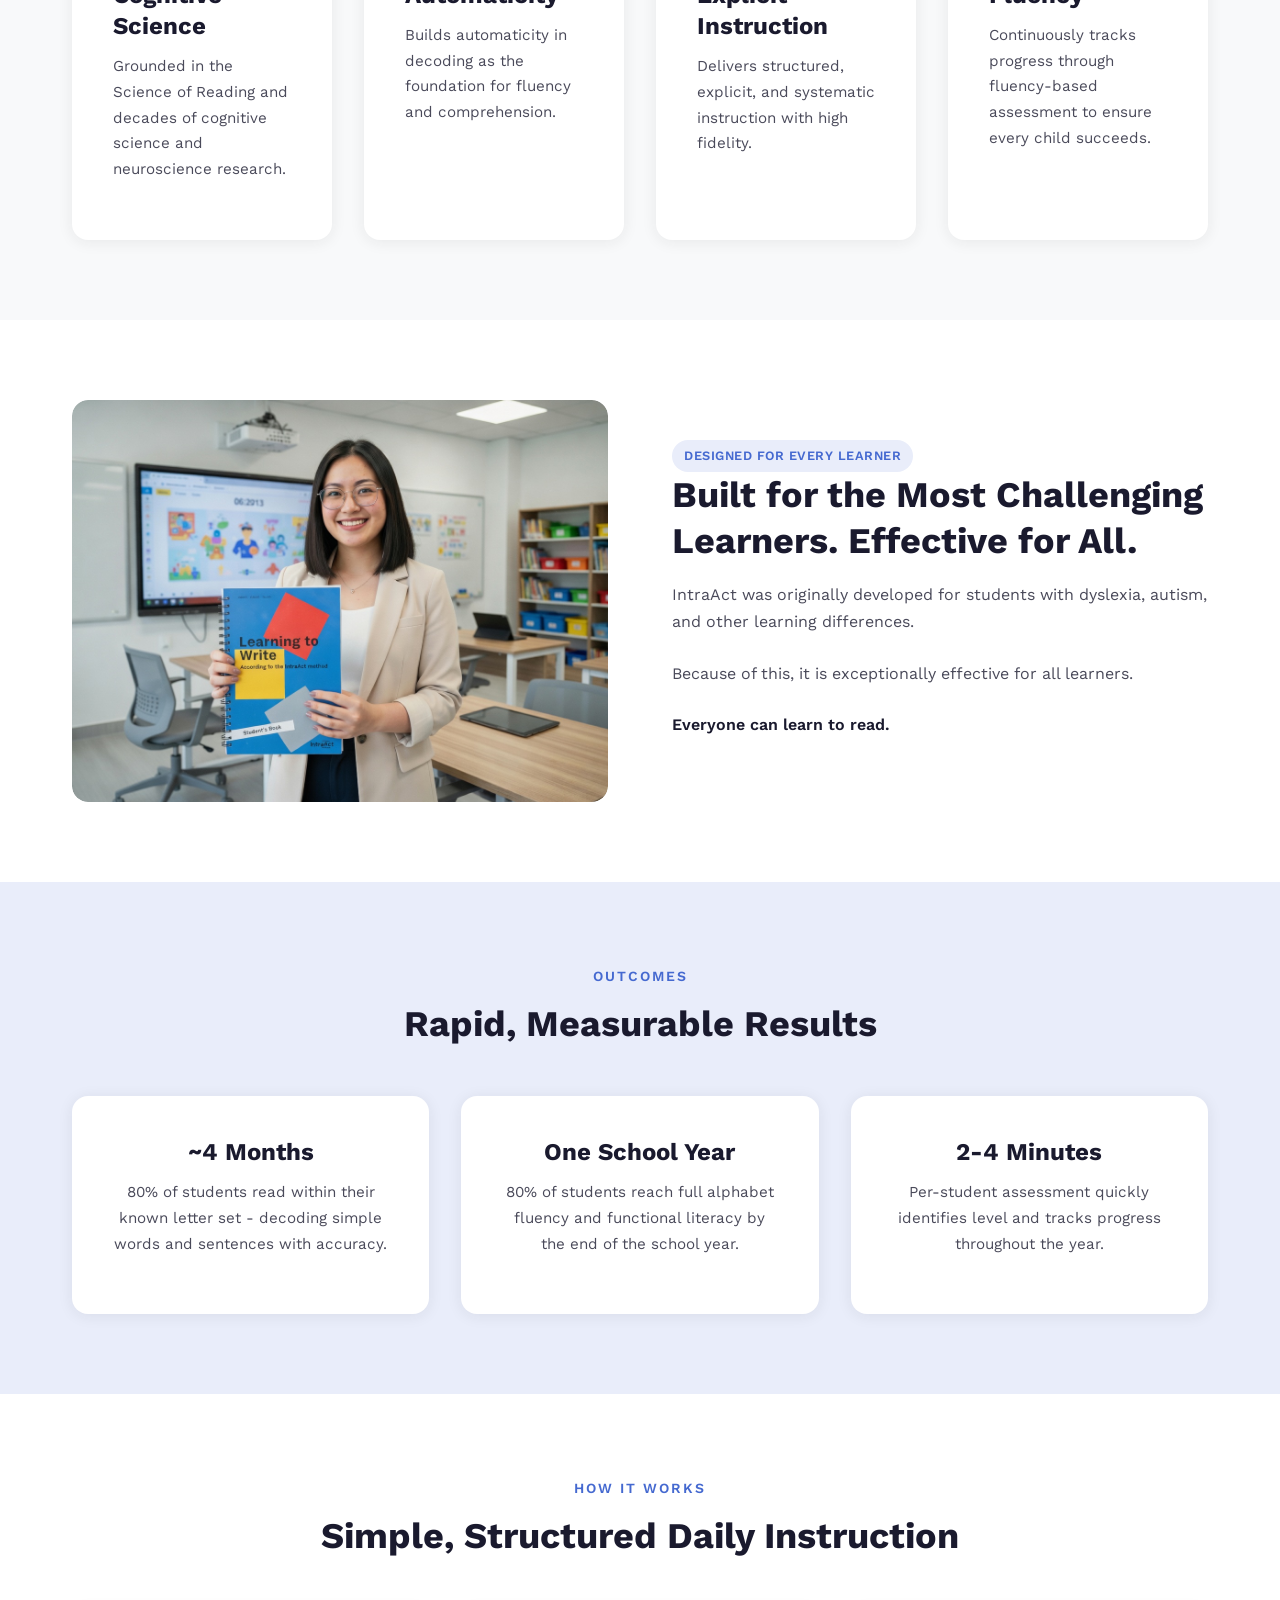
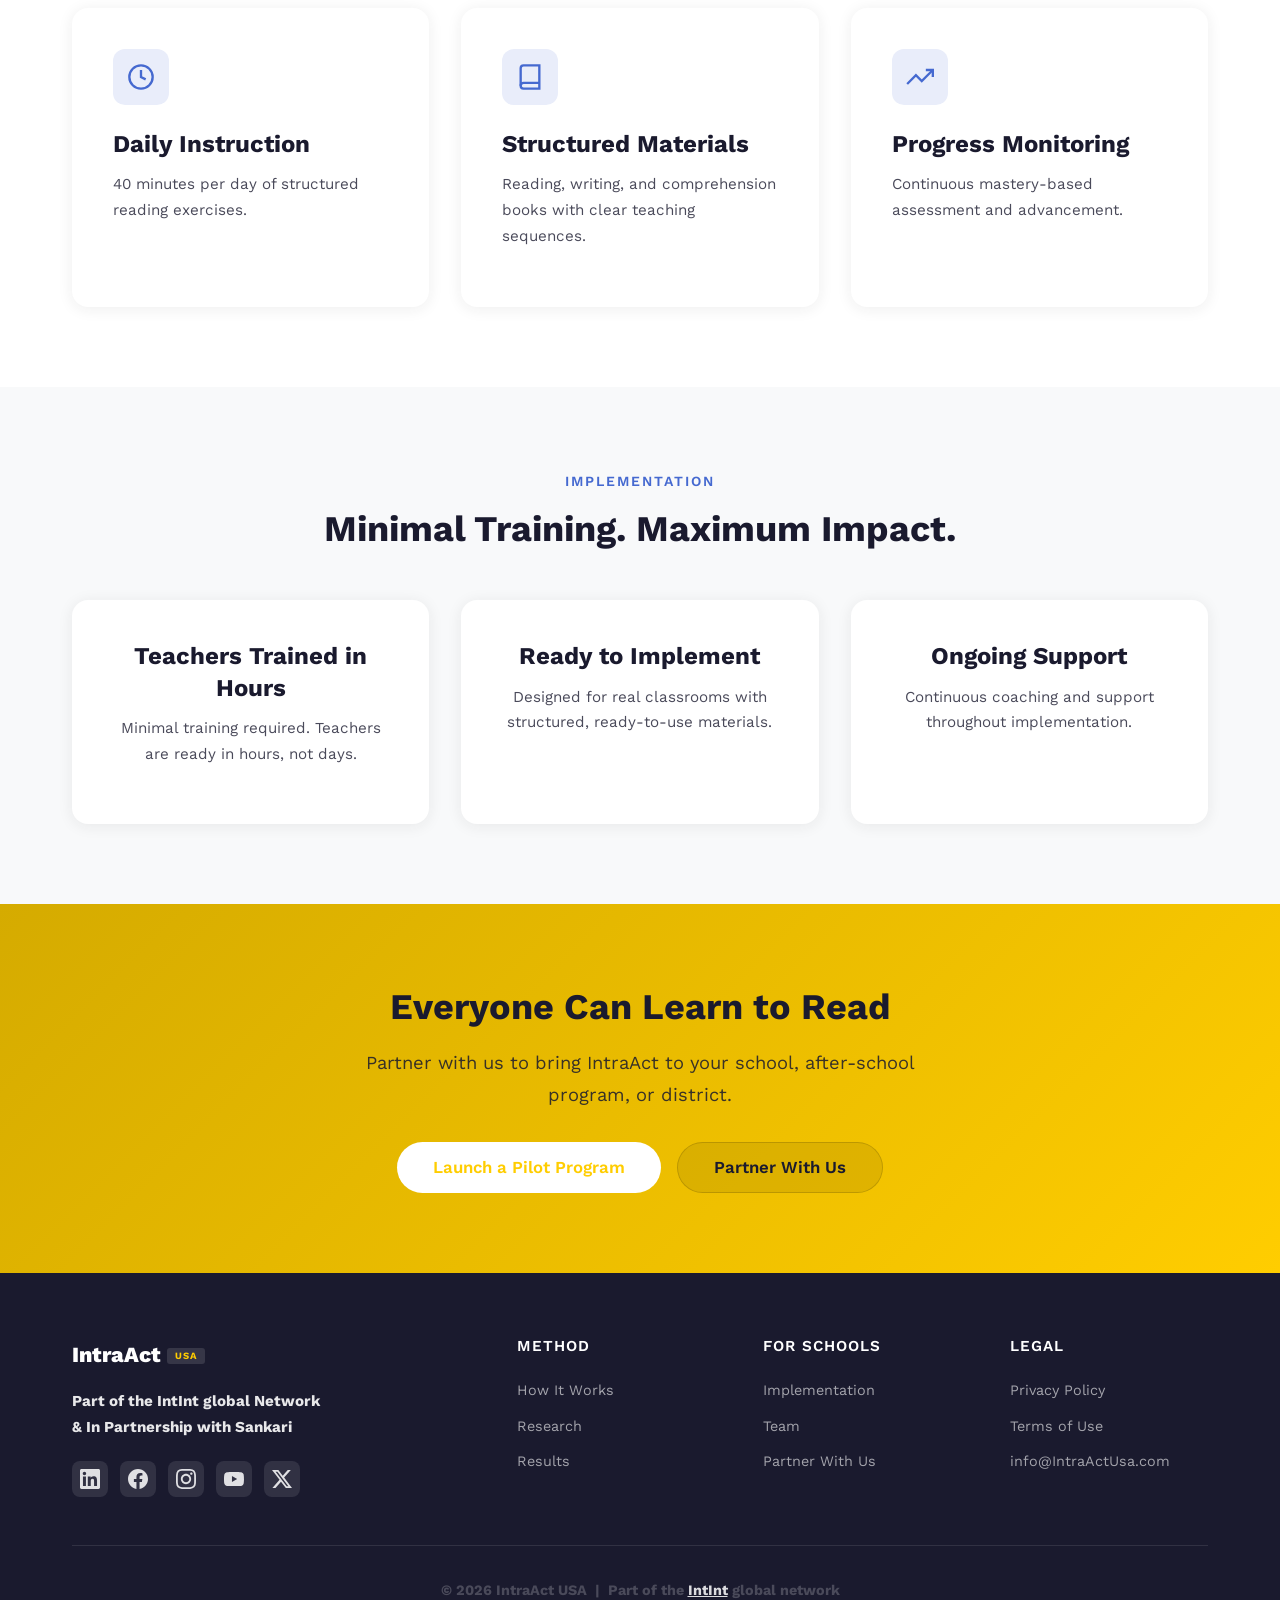
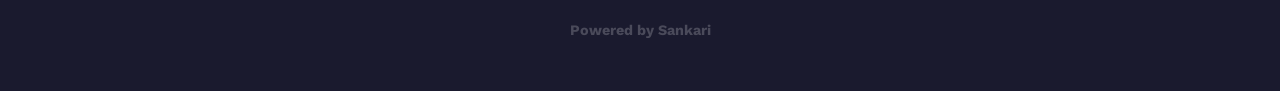
==== commit a9498b3c: "Update learner count to 560,000+ and countries to 10 per IntInt Co-Authored-By: Claude Fable 5.2 <no" ====
--- a/index.html
+++ b/index.html
@@ -59,7 +59,7 @@
           <p>Full Alphabet Fluency &amp; Functional Literacy</p>
         </div>
         <div class="hero__stat">
-          <h3>550,000+</h3>
+          <h3>560,000+</h3>
           <p>Learners Globally</p>
         </div>
       </div>
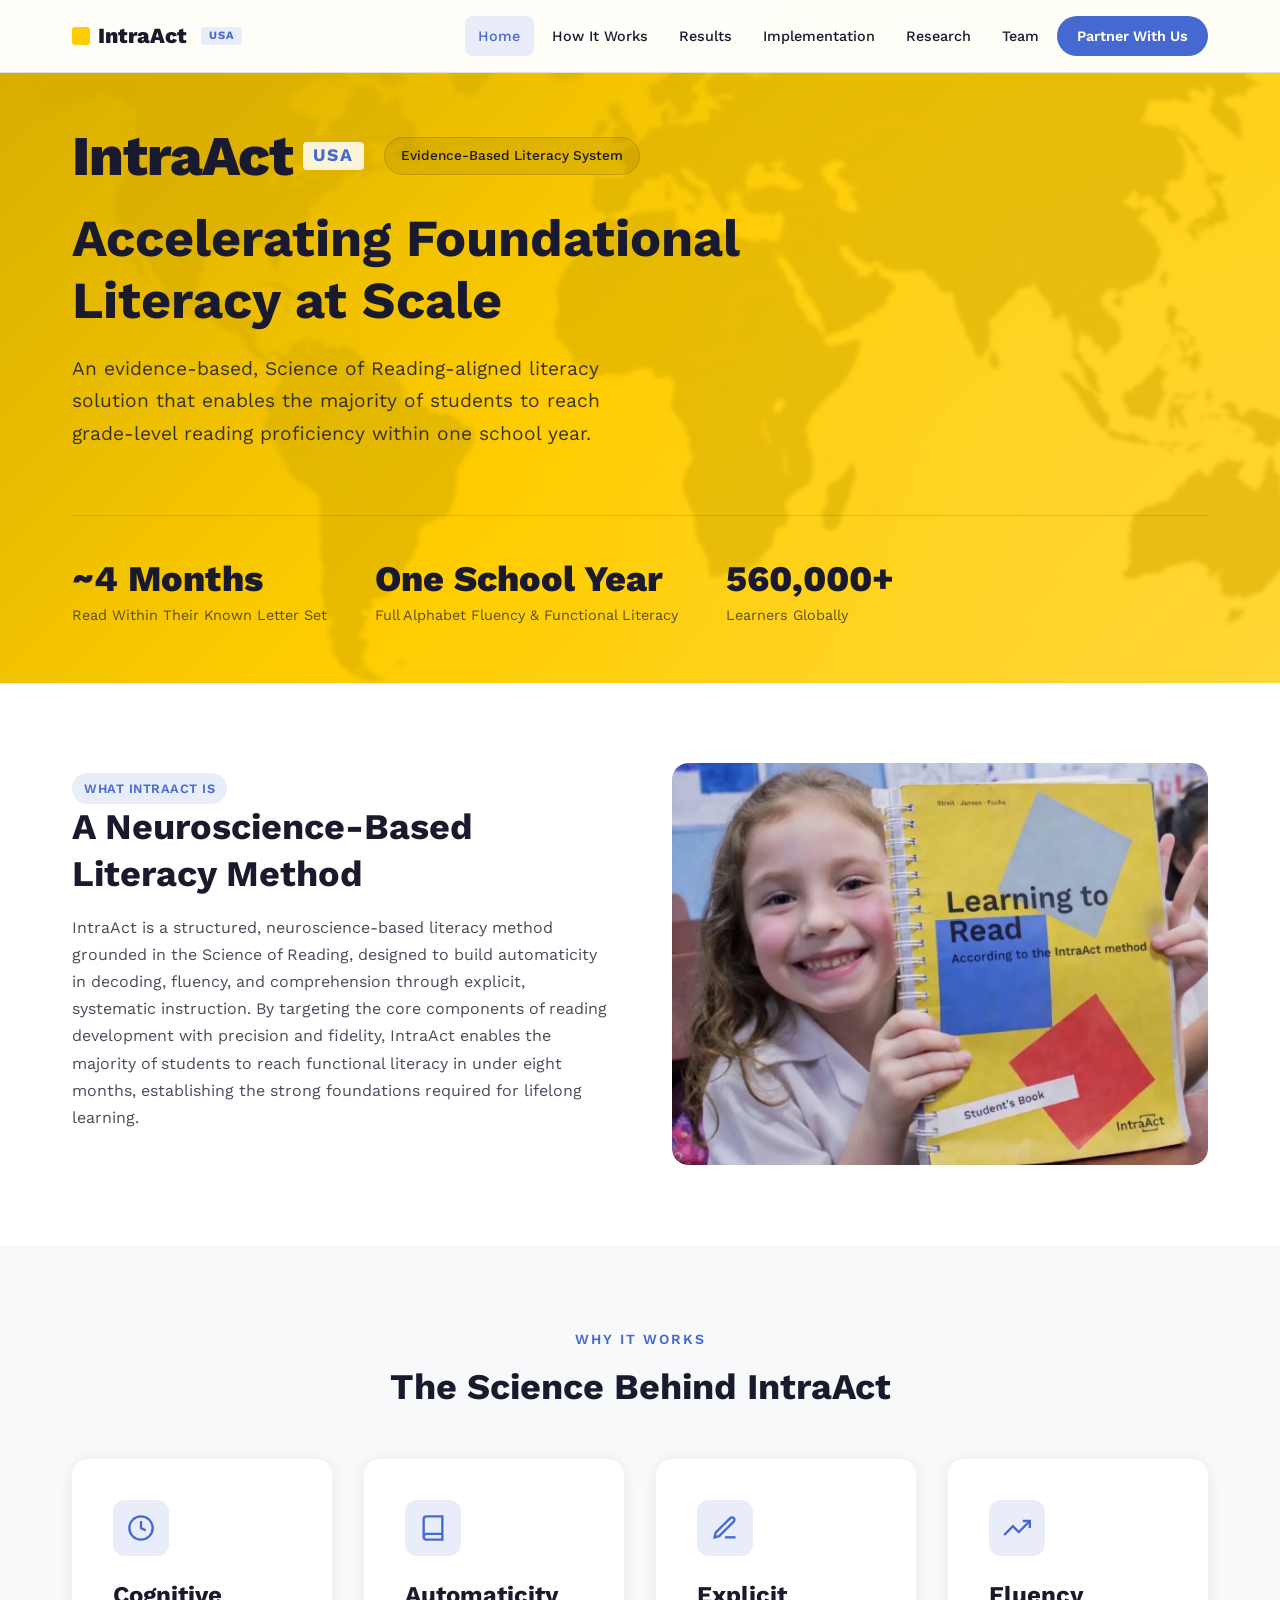
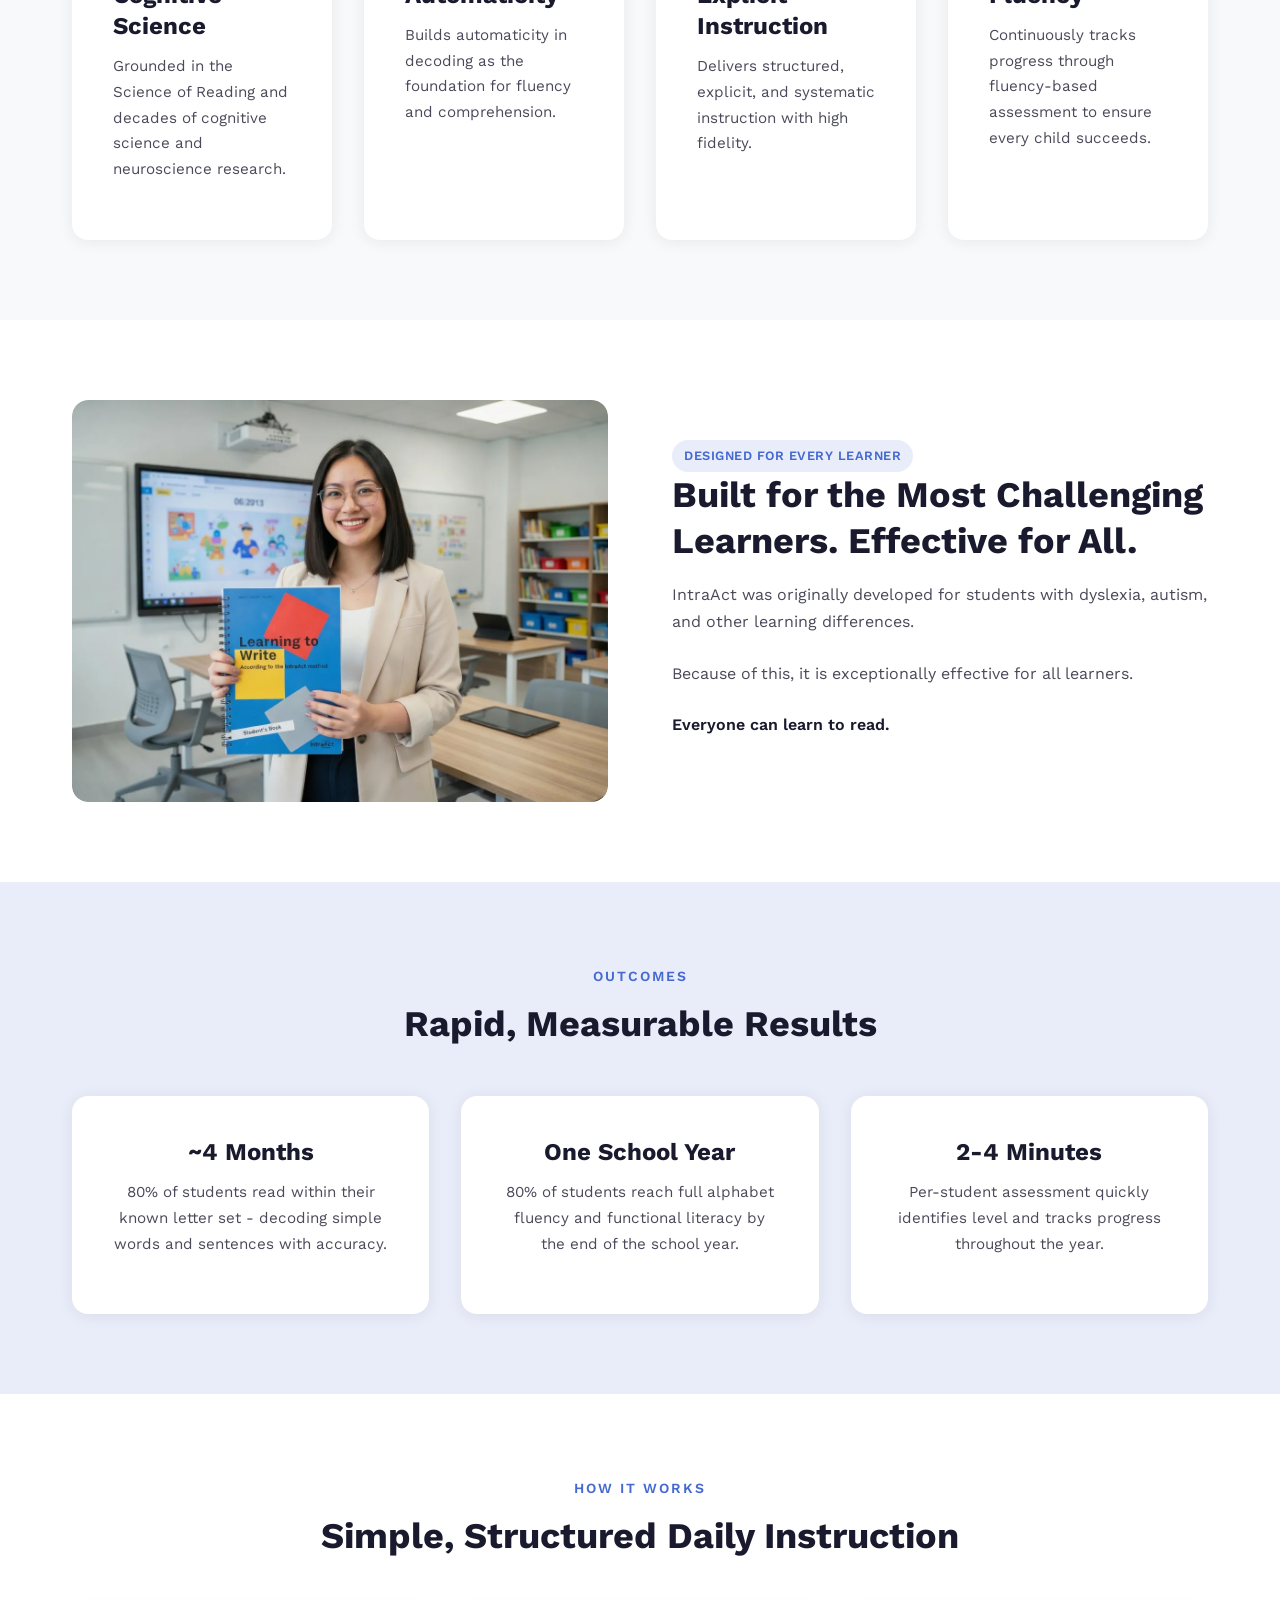
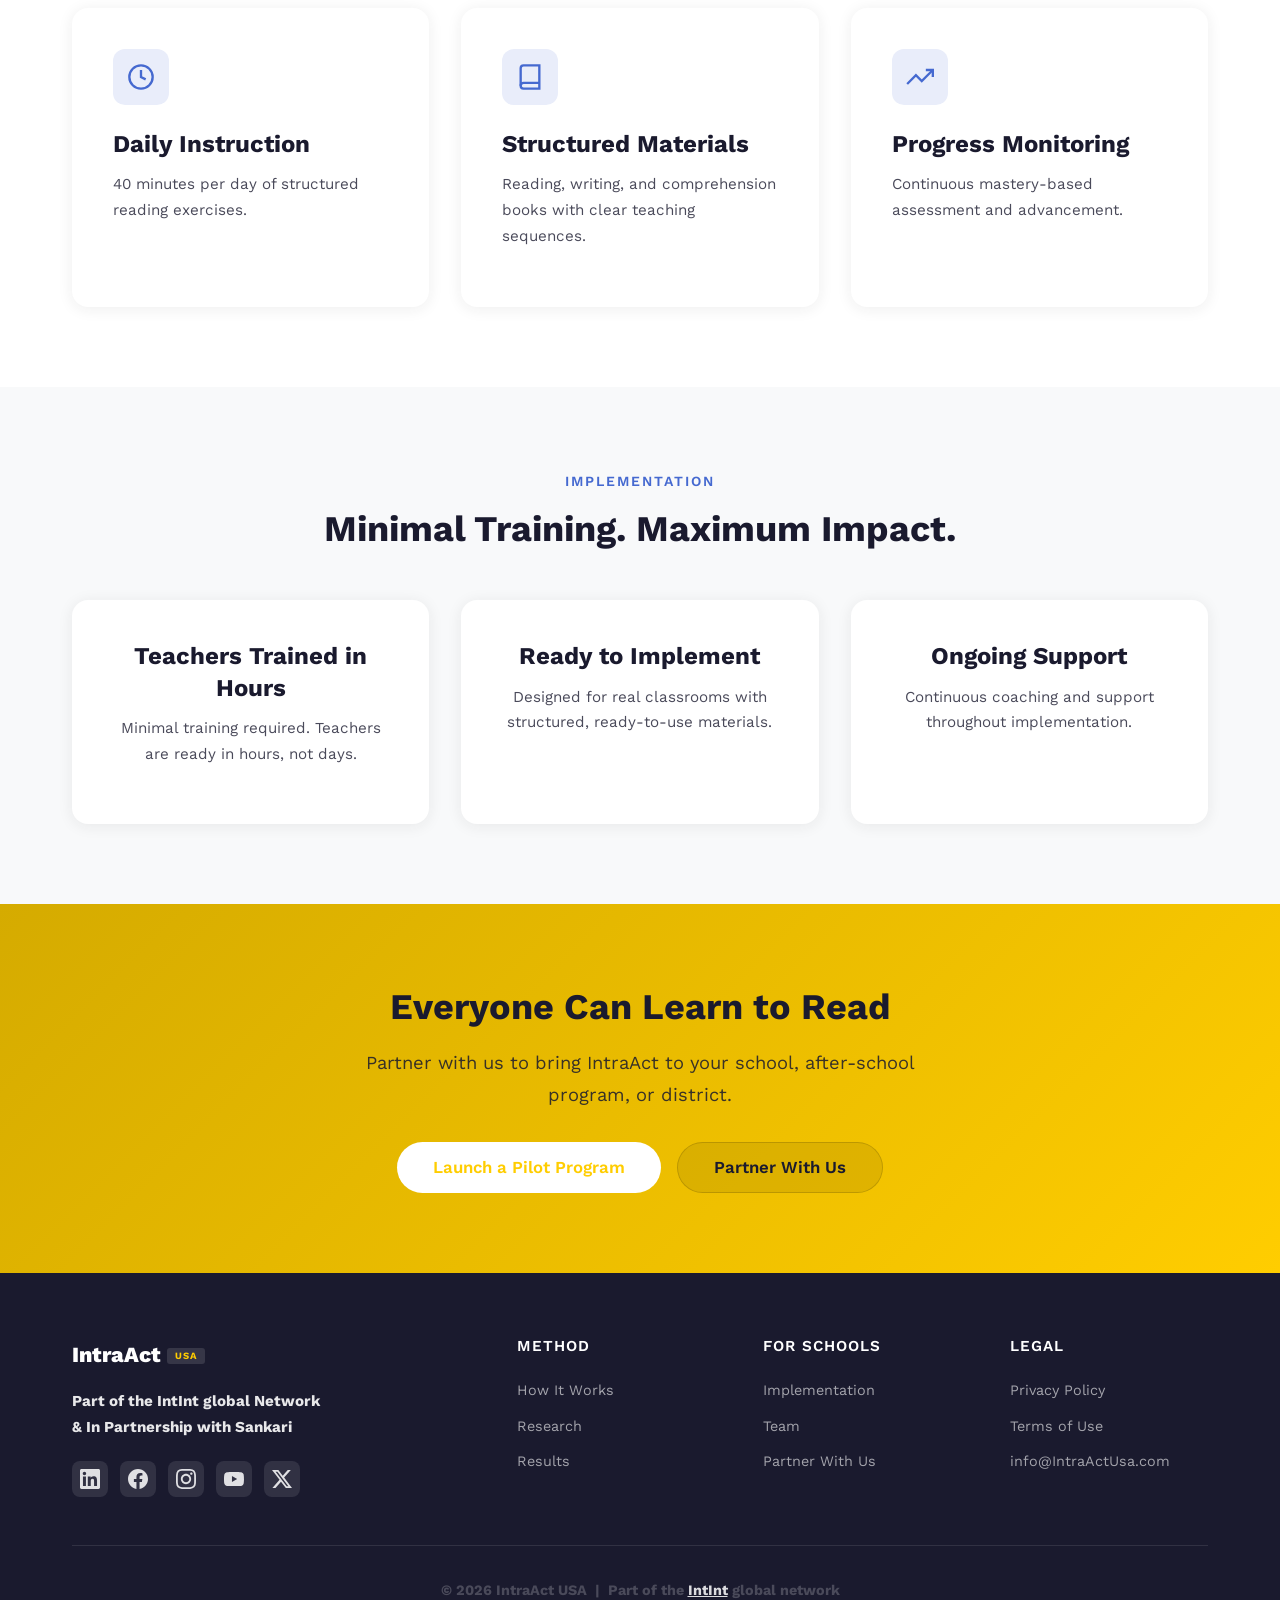
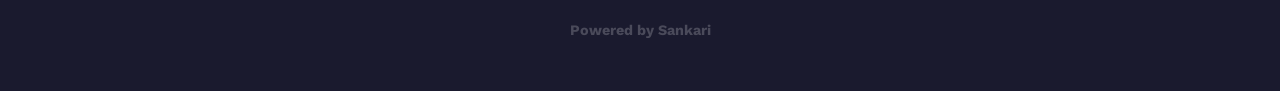
==== commit 63b89e82: "SEO: sitemap, robots.txt, canonical and social preview tags, structured data, keyword titles, WebP i" ====
--- a/index.html
+++ b/index.html
@@ -3,8 +3,21 @@
 <head>
   <meta charset="UTF-8">
   <meta name="viewport" content="width=device-width, initial-scale=1.0">
-  <title>IntraAct - Accelerating Foundational Literacy at Scale</title>
+  <title>IntraAct USA - Science of Reading Literacy Program for Schools</title>
   <meta name="description" content="An evidence-based, Science of Reading-aligned literacy solution that enables the majority of students to reach grade-level reading proficiency within one school year.">
+  <link rel="canonical" href="https://intraactusa.com/">
+  <meta property="og:type" content="website">
+  <meta property="og:site_name" content="IntraAct USA">
+  <meta property="og:title" content="IntraAct USA - Science of Reading Literacy Program for Schools">
+  <meta property="og:description" content="An evidence-based, Science of Reading-aligned literacy solution that enables the majority of students to reach grade-level reading proficiency within one school year.">
+  <meta property="og:url" content="https://intraactusa.com/">
+  <meta property="og:image" content="https://intraactusa.com/images/share-card.jpg">
+  <meta property="og:image:width" content="1200">
+  <meta property="og:image:height" content="630">
+  <meta property="og:image:alt" content="Student holding the IntraAct Learning to Read book">
+  <meta name="twitter:card" content="summary_large_image">
+  <meta name="twitter:site" content="@intraactusa">
+  <script type="application/ld+json">{"@context": "https://schema.org", "@graph": [{"@type": "EducationalOrganization", "@id": "https://intraactusa.com/#organization", "name": "IntraAct USA", "alternateName": "IntraAct", "url": "https://intraactusa.com/", "image": "https://intraactusa.com/images/share-card.jpg", "email": "info@intraactusa.com", "description": "An evidence-based, Science of Reading-aligned literacy solution for schools and districts.", "sameAs": ["https://www.linkedin.com/company/intraactusa/", "https://www.facebook.com/intraactusa", "https://www.instagram.com/intraactusa/", "https://www.youtube.com/@intraactusa", "https://x.com/intraactusa"]}, {"@type": "WebSite", "@id": "https://intraactusa.com/#website", "url": "https://intraactusa.com/", "name": "IntraAct USA", "publisher": {"@id": "https://intraactusa.com/#organization"}}]}</script>
   <link rel="icon" type="image/svg+xml" href="favicon.svg">
   <link rel="preconnect" href="https://fonts.googleapis.com">
   <link rel="preconnect" href="https://fonts.gstatic.com" crossorigin>
@@ -76,7 +89,7 @@
           <p>IntraAct is a structured, neuroscience-based literacy method grounded in the Science of Reading, designed to build automaticity in decoding, fluency, and comprehension through explicit, systematic instruction. By targeting the core components of reading development with precision and fidelity, IntraAct enables the majority of students to reach functional literacy in under eight months, establishing the strong foundations required for lifelong learning.</p>
         </div>
         <div class="feature__image">
-          <img src="images/home-top.png" alt="Student holding IntraAct Learning to Read book" style="width:100%;height:100%;object-fit:cover;object-position:center 15%;border-radius:var(--radius-lg);">
+          <img src="images/home-top.webp" width="1168" height="880" loading="lazy" decoding="async" alt="Student holding IntraAct Learning to Read book" style="width:100%;height:100%;object-fit:cover;object-position:center 15%;border-radius:var(--radius-lg);">
         </div>
       </div>
     </div>
@@ -134,7 +147,7 @@
           <p style="font-weight:600;color:var(--text);">Everyone can learn to read.</p>
         </div>
         <div class="feature__image">
-          <img src="images/home-bottom.png" alt="Teacher holding IntraAct Learning to Write book in classroom" style="width:100%;height:100%;object-fit:cover;object-position:center top;border-radius:var(--radius-lg);">
+          <img src="images/home-bottom.webp" width="1168" height="880" loading="lazy" decoding="async" alt="Teacher holding IntraAct Learning to Write book in classroom" style="width:100%;height:100%;object-fit:cover;object-position:center top;border-radius:var(--radius-lg);">
         </div>
       </div>
     </div>
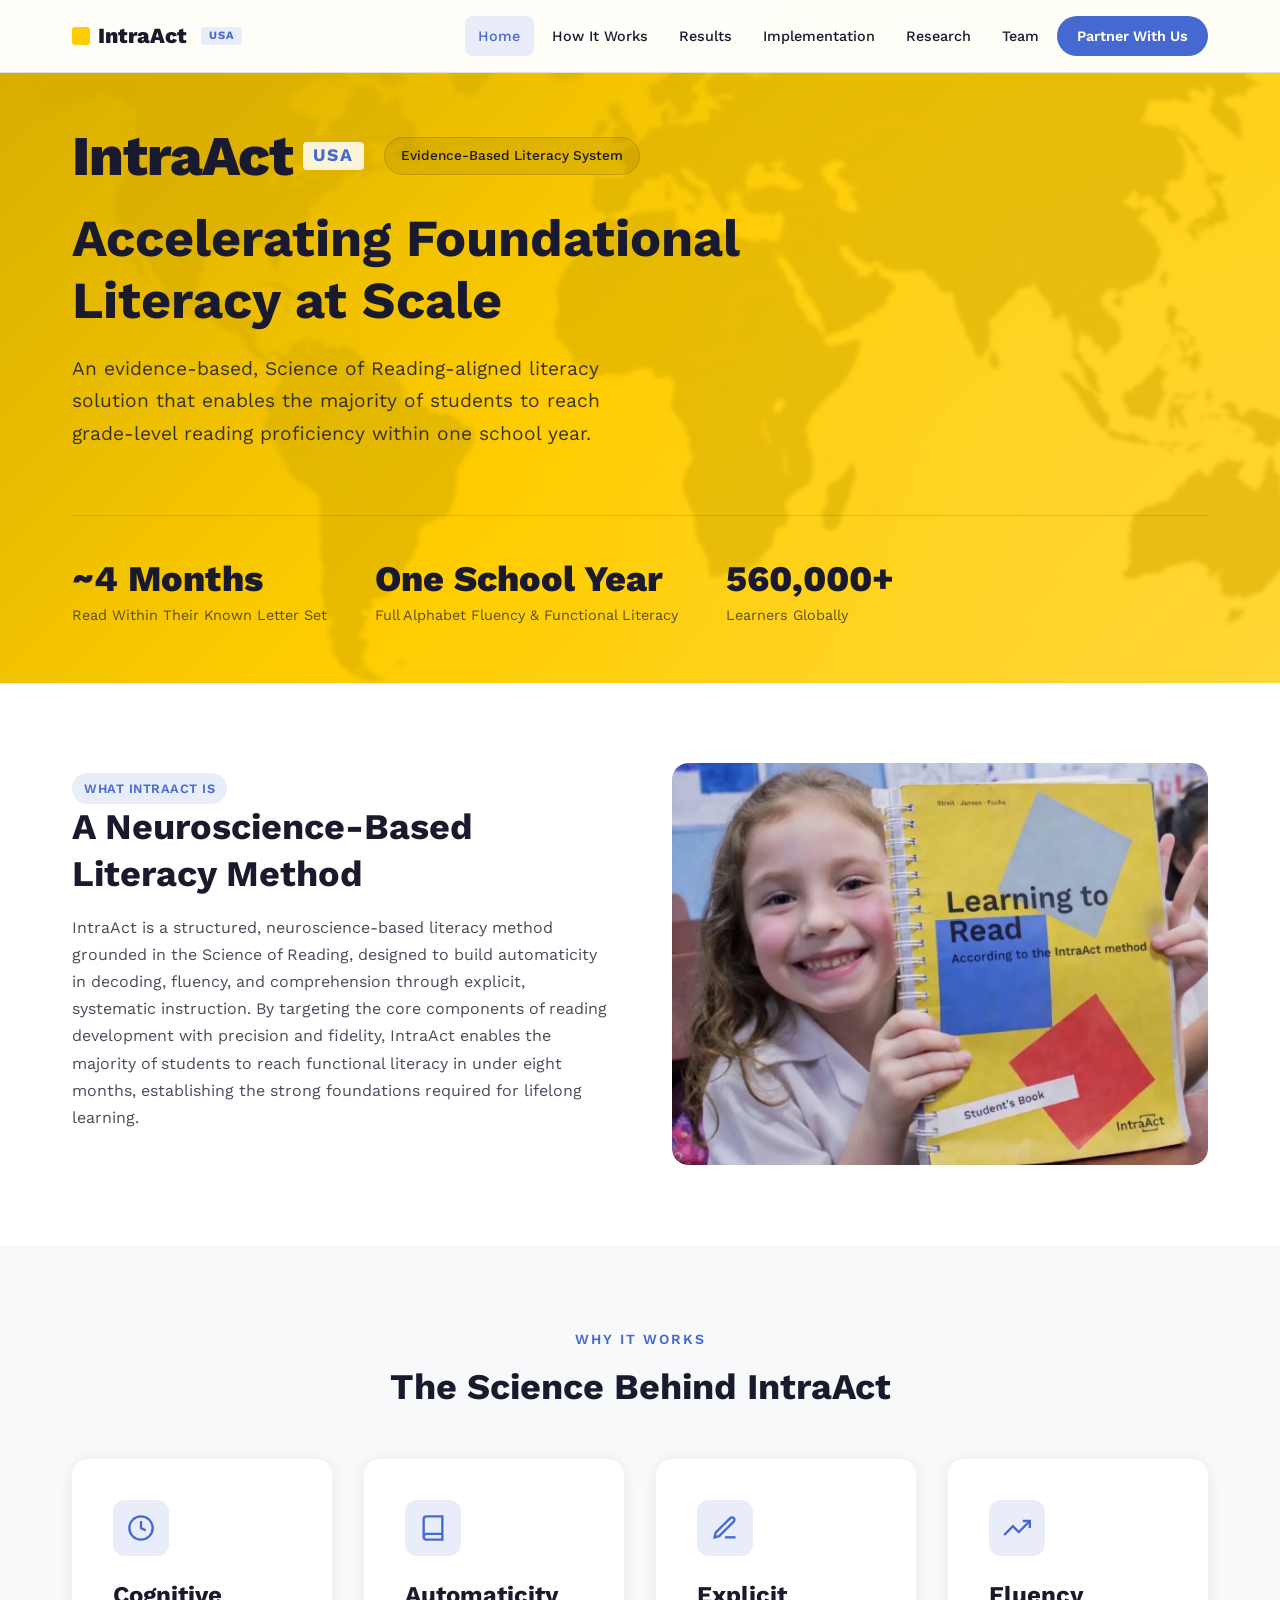
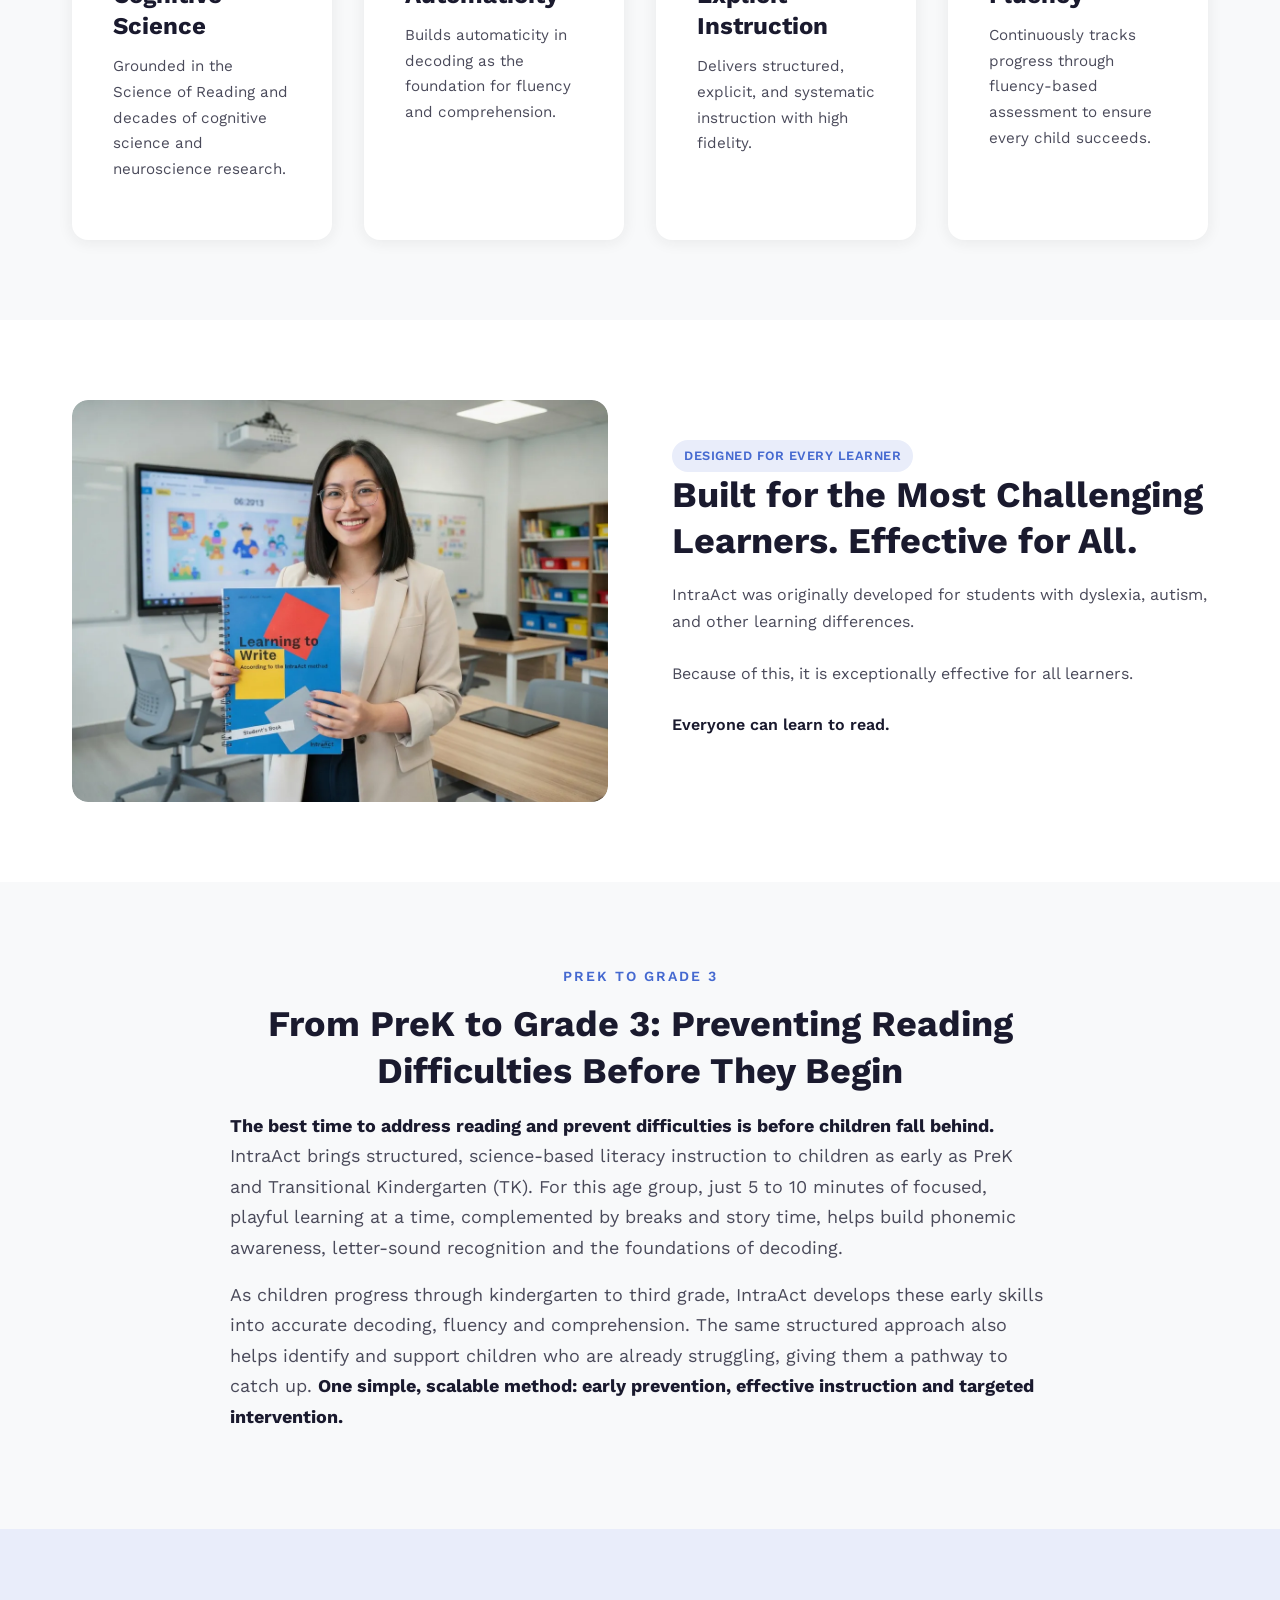
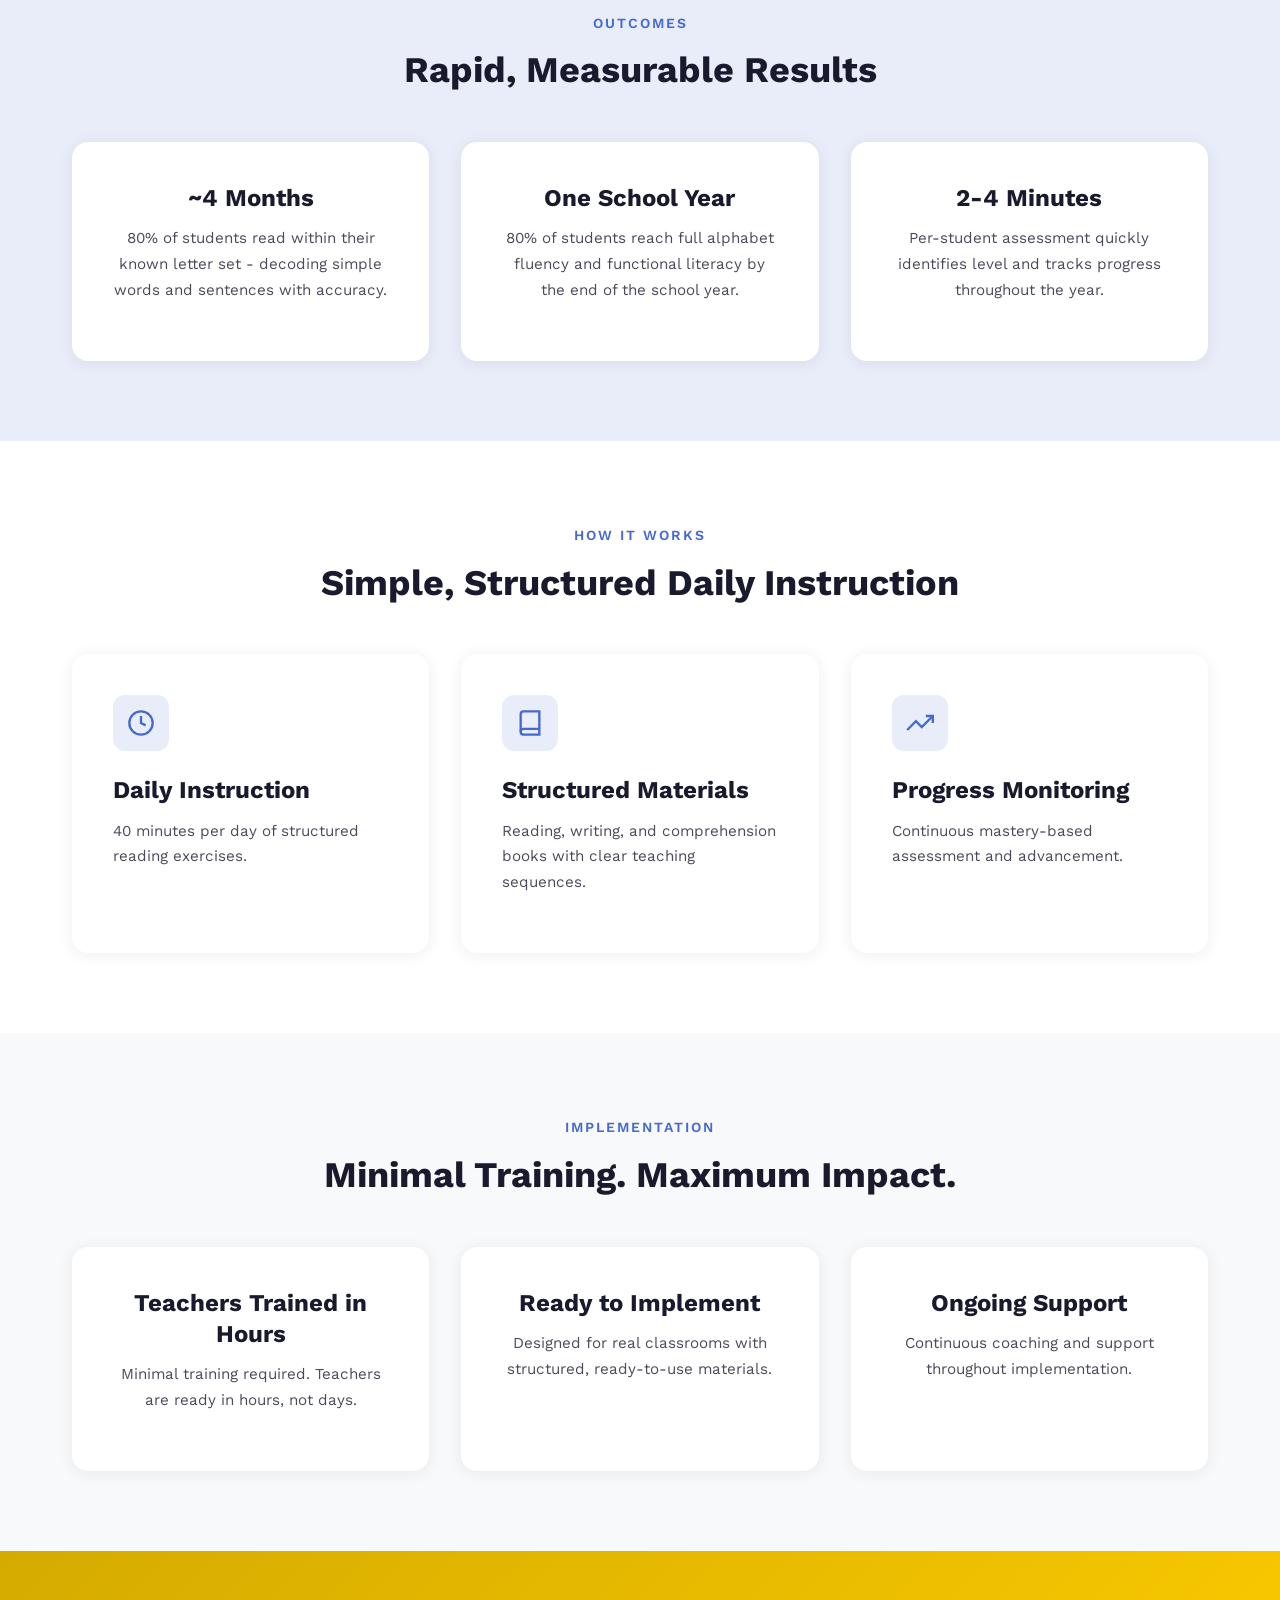
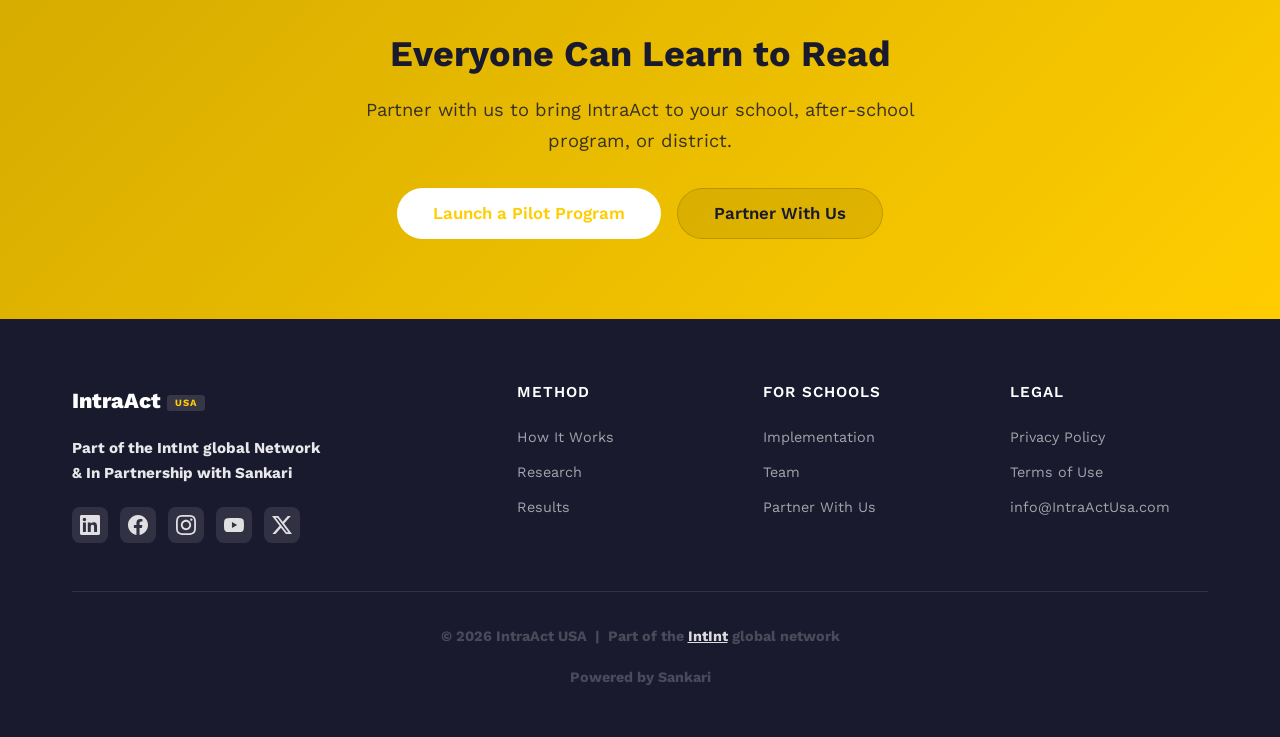
==== commit a41c4b78: "Add PreK to Grade 3 section to home page; update hidden team count to 560,000+ Co-Authored-By: Claud" ====
--- a/index.html
+++ b/index.html
@@ -153,6 +153,18 @@
     </div>
   </section>
 
+  <!-- PreK to Grade 3 -->
+  <section class="section section--alt">
+    <div class="container">
+      <div class="section-header animate" style="max-width:820px;margin-bottom:0;">
+        <span class="label">PreK to Grade 3</span>
+        <h2>From PreK to Grade 3: Preventing Reading Difficulties Before They Begin</h2>
+        <p style="text-align:left;"><strong style="color:var(--text);">The best time to address reading and prevent difficulties is before children fall behind.</strong> IntraAct brings structured, science-based literacy instruction to children as early as PreK and Transitional Kindergarten (TK). For this age group, just 5 to 10 minutes of focused, playful learning at a time, complemented by breaks and story time, helps build phonemic awareness, letter-sound recognition and the foundations of decoding.</p>
+        <p style="text-align:left;margin-top:1rem;">As children progress through kindergarten to third grade, IntraAct develops these early skills into accurate decoding, fluency and comprehension. The same structured approach also helps identify and support children who are already struggling, giving them a pathway to catch up. <strong style="color:var(--text);">One simple, scalable method: early prevention, effective instruction and targeted intervention.</strong></p>
+      </div>
+    </div>
+  </section>
+
   <!-- Outcomes -->
   <section class="section section--blue">
     <div class="container">
